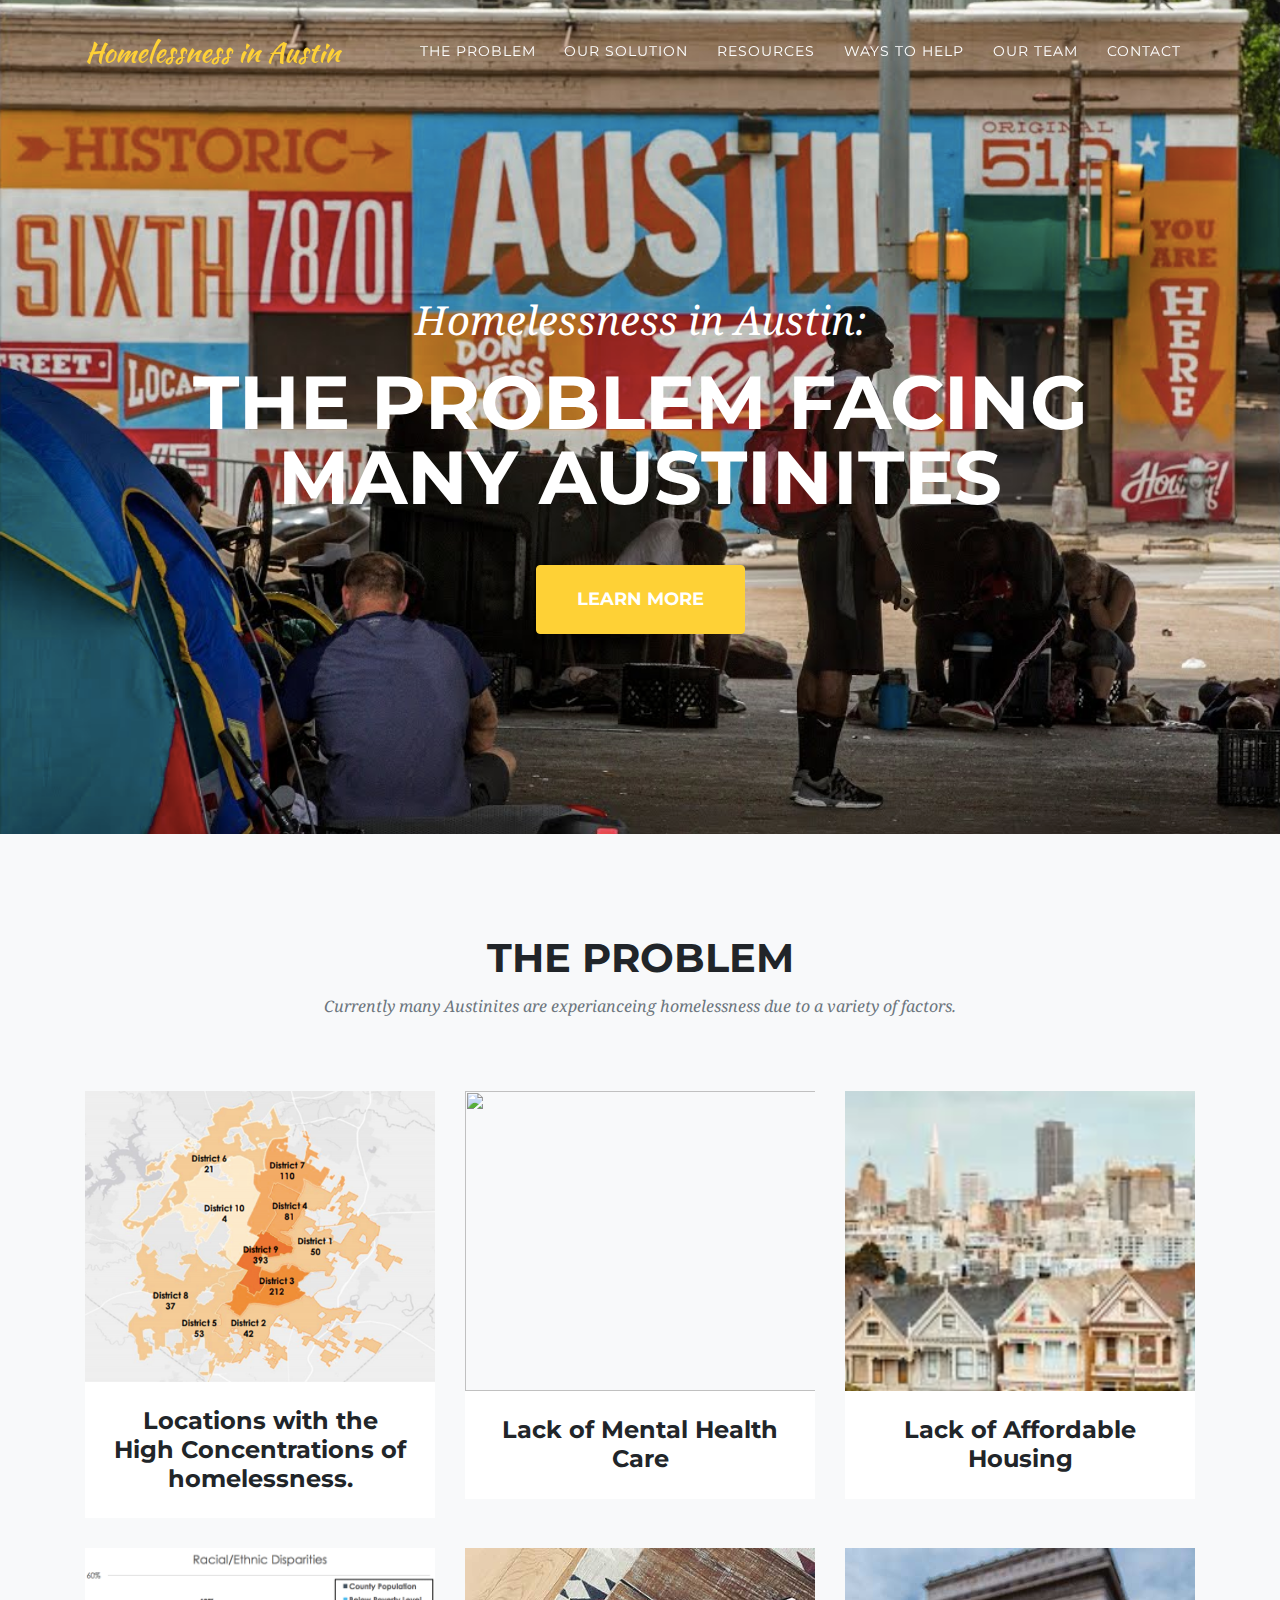
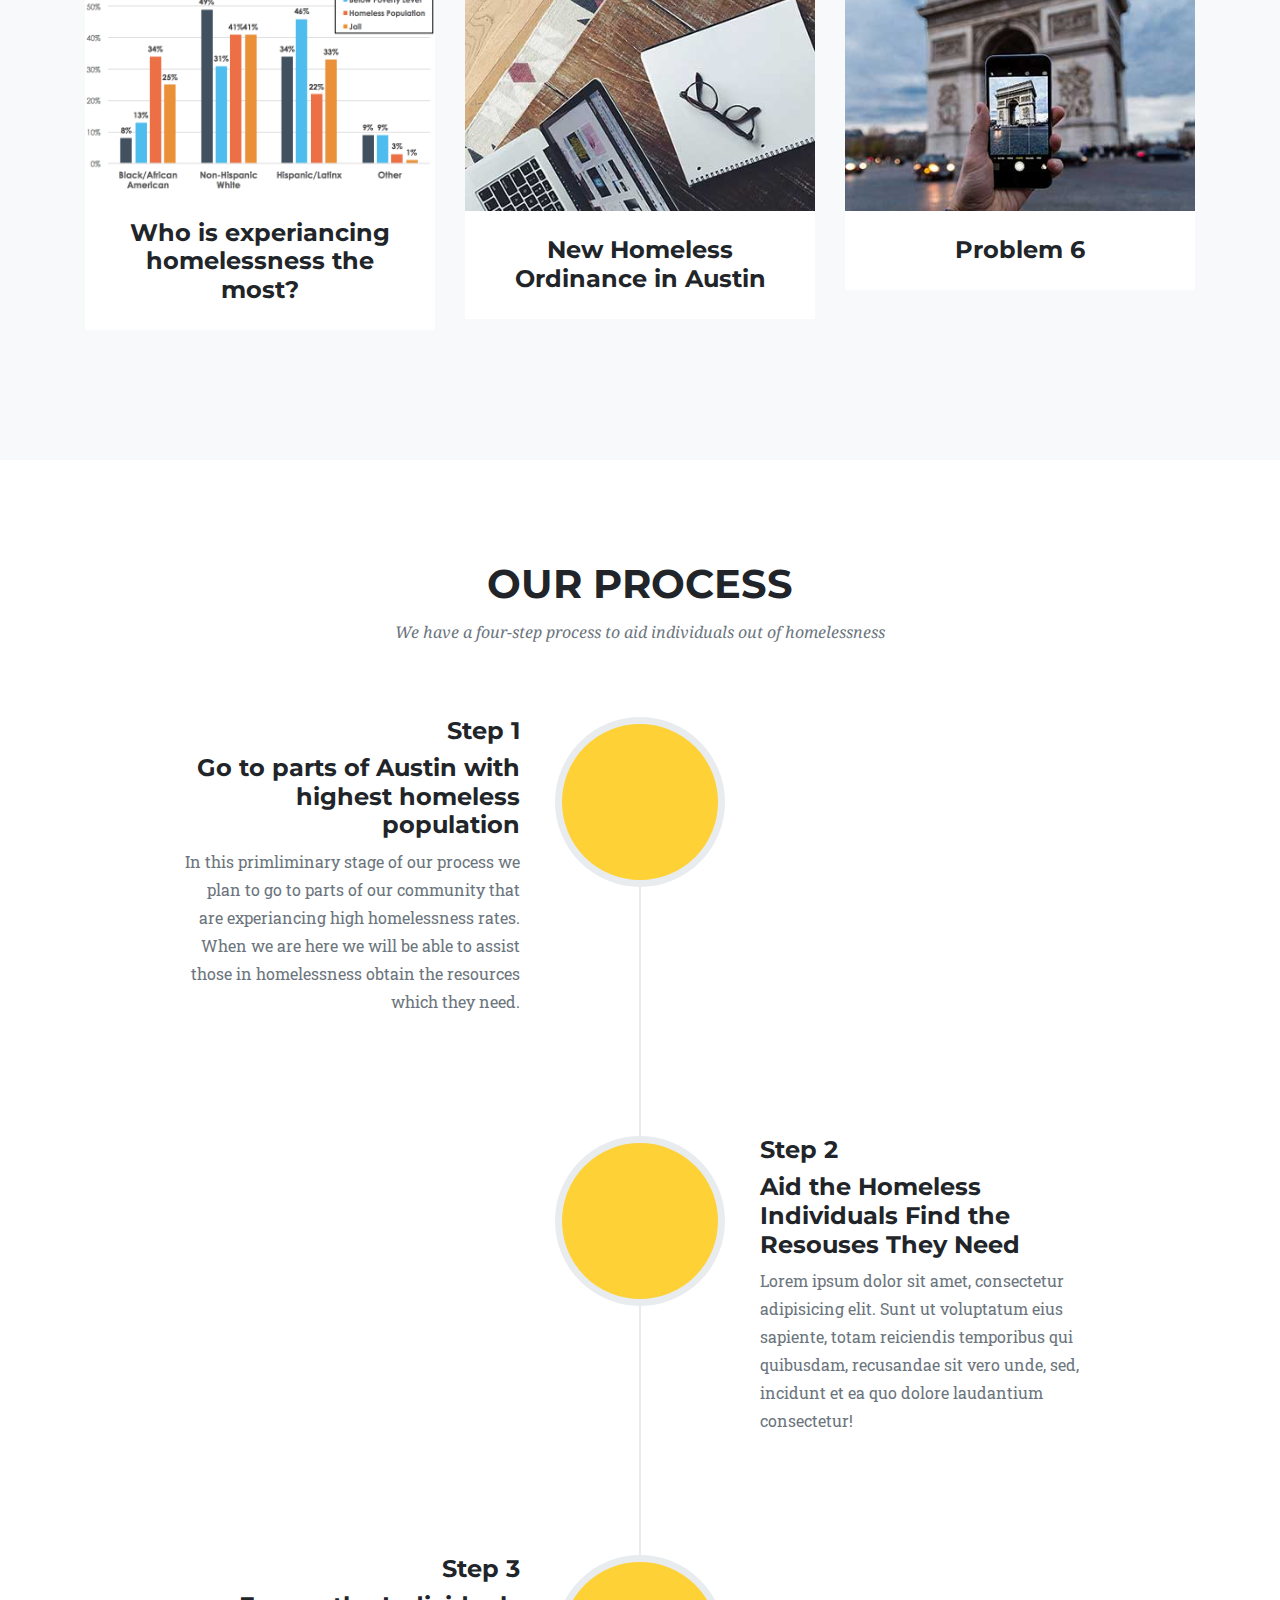
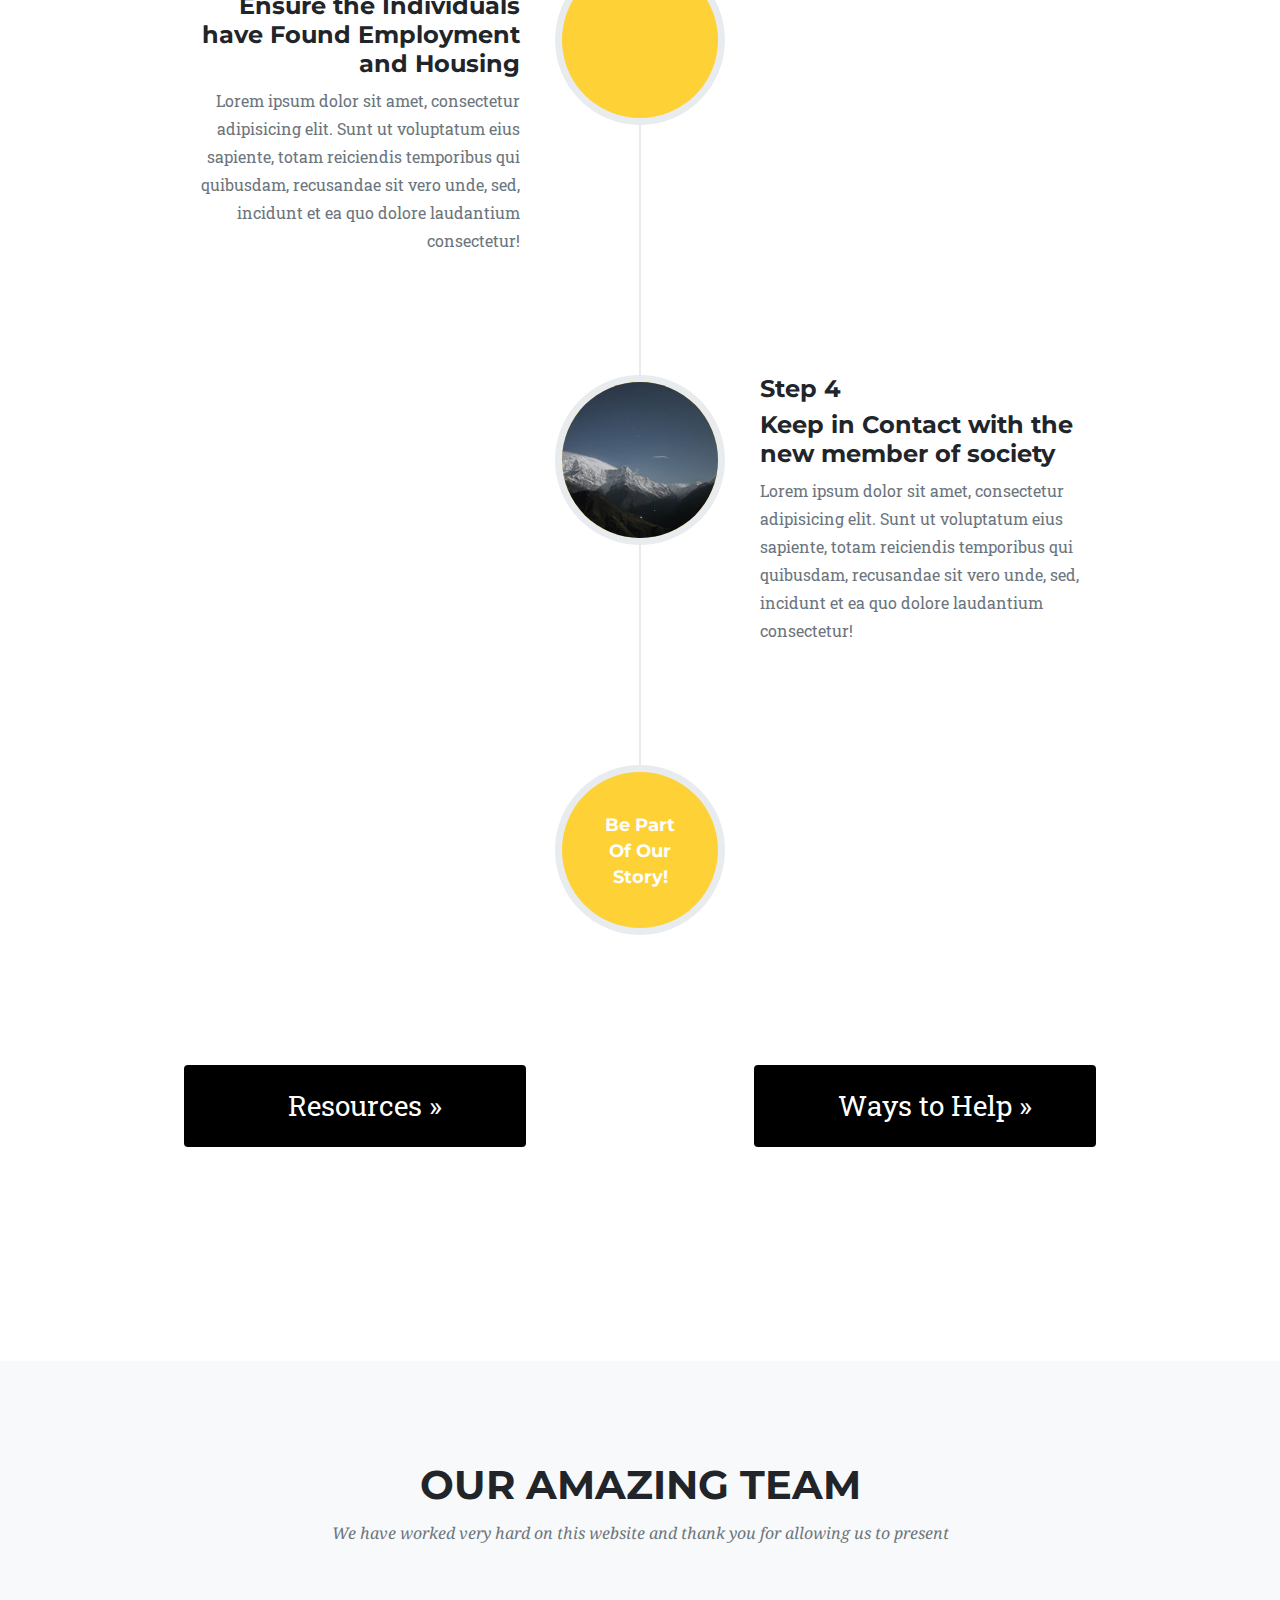
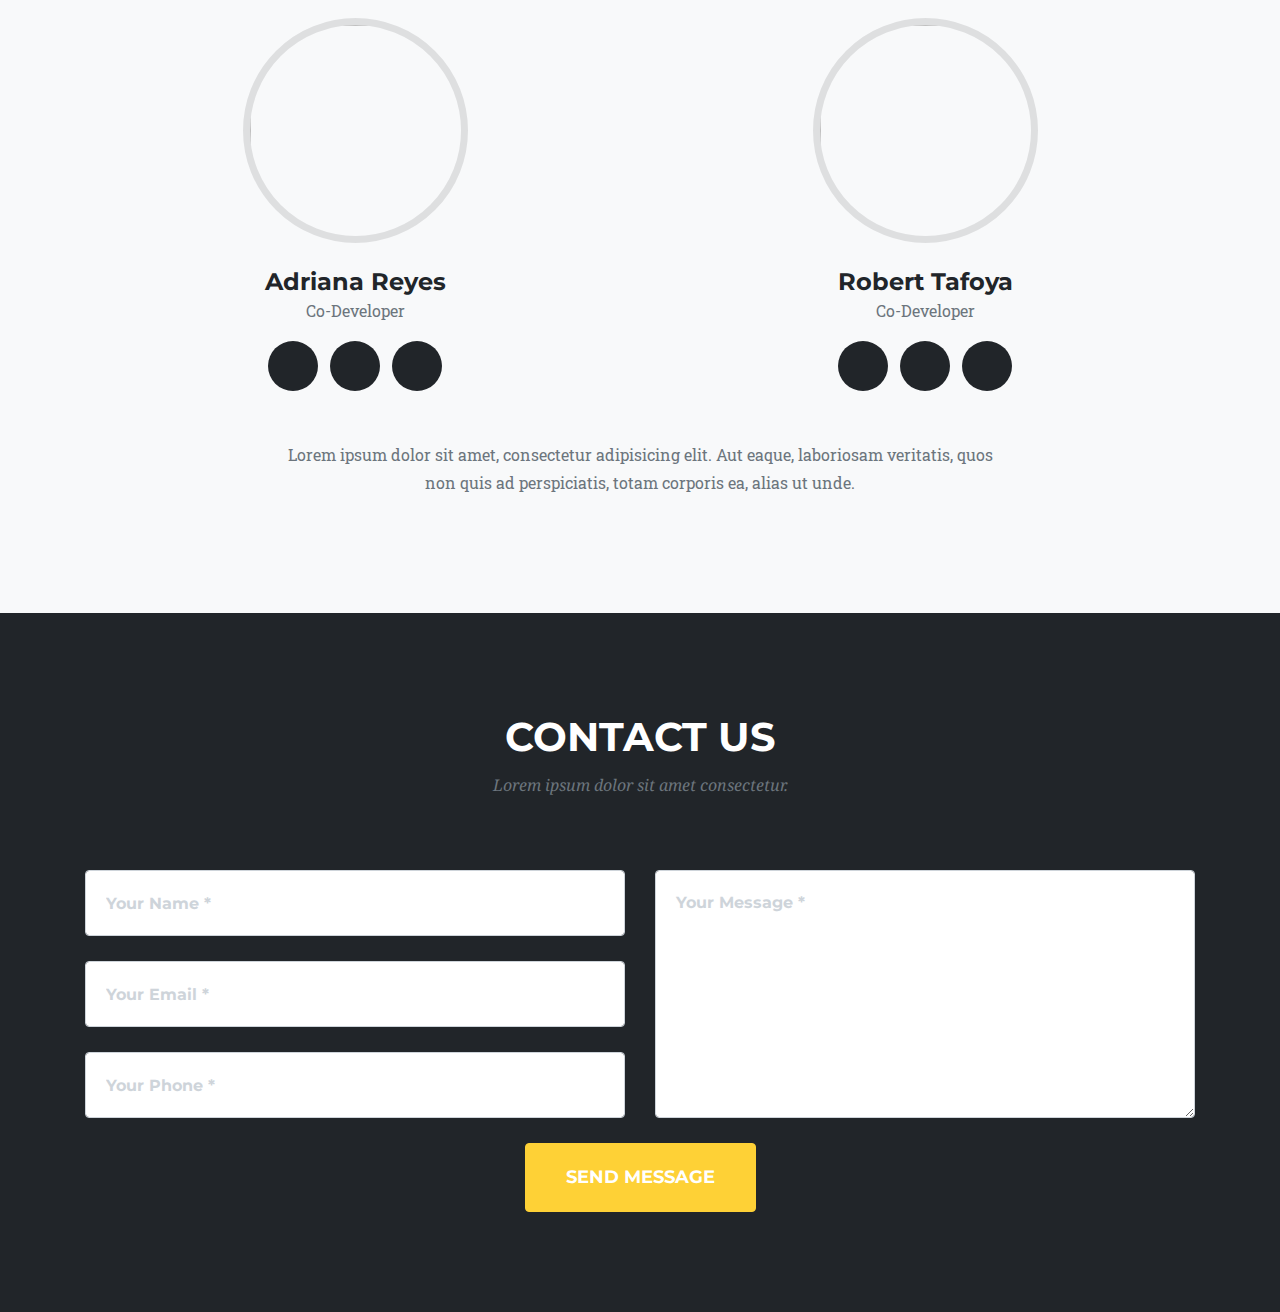
==== templates/index.html @ f566edd9 "Changes as of 2.24.2020" ====
<!DOCTYPE html>
<html lang="en">

<head>

  <meta charset="utf-8">
  <meta name="viewport" content="width=device-width, initial-scale=1, shrink-to-fit=no">
  <meta name="description" content="">
  <meta name="author" content="">

  <title>Homelessness in Austin</title>

  <!-- Bootstrap core CSS -->
  <link href="../static/bootstrap.min.css" rel="stylesheet">

  <!-- Custom fonts for this template -->
  <link href="../static/all.css" rel="stylesheet" type="text/css">
  <link href="https://fonts.googleapis.com/css?family=Montserrat:400,700" rel="stylesheet" type="text/css">
  <link href='https://fonts.googleapis.com/css?family=Kaushan+Script' rel='stylesheet' type='text/css'>
  <link href='https://fonts.googleapis.com/css?family=Droid+Serif:400,700,400italic,700italic' rel='stylesheet' type='text/css'>
  <link href='https://fonts.googleapis.com/css?family=Roboto+Slab:400,100,300,700' rel='stylesheet' type='text/css'>

  <!-- Custom styles for this template -->
  <link href="../static/agency.css" rel="stylesheet">

</head>

<body id="page-top">

  <!-- Navigation -->
  <nav class="navbar navbar-expand-lg navbar-dark fixed-top" id="mainNav">
    <div class="container">
      <a class="navbar-brand js-scroll-trigger" href="#page-top">Homelessness in Austin</a>
      <button class="navbar-toggler navbar-toggler-right" type="button" data-toggle="collapse" data-target="#navbarResponsive" aria-controls="navbarResponsive" aria-expanded="false" aria-label="Toggle navigation">
        Menu
        <i class="fas fa-bars"></i>
      </button>
      <div class="collapse navbar-collapse" id="navbarResponsive">
        <ul class="navbar-nav text-uppercase ml-auto">
          <li class="nav-item">
            <a class="nav-link js-scroll-trigger" href="#portfolio">The Problem</a>
          </li>
          <li class="nav-item">
            <a class="nav-link js-scroll-trigger" href="#about">Our Solution</a>
          </li>
          <li class="nav-item">
            <a class="nav-link js-scroll-trigger" href="https://areye2020.pythonanywhere.com/resources">Resources</a>
          </li>
          <li class="nav-item">
            <a class="nav-link js-scroll-trigger" href="https://areye2020.pythonanywhere.com/help">Ways to Help</a>
          </li>
          <li class="nav-item">
            <a class="nav-link js-scroll-trigger" href="#team">Our Team</a>
          </li>
          <li class="nav-item">
            <a class="nav-link js-scroll-trigger" href="#contact">Contact</a>
          </li>
        </ul>
      </div>
    </div>
  </nav>

  <!-- Header -->
  <header class="masthead">
    <div class="container">
      <div class="intro-text">
        <div class="intro-lead-in">Homelessness in Austin:</div>
        <div class="intro-heading text-uppercase">The Problem Facing many Austinites</div>
        <a class="btn btn-primary btn-xl text-uppercase js-scroll-trigger" href="#portfolio">Learn more</a>
      </div>
    </div>
  </header>

  <style>
      header.masterhead{
            background-image: url("../static/img/Screen Shot 2020-02-12 at 9.13.33 PM.png");
      }
  </style>

  <!-- Portfolio Grid -->
  <section class="bg-light page-section" id="portfolio">
    <div class="container">
      <div class="row">
        <div class="col-lg-12 text-center">
          <h2 class="section-heading text-uppercase">The Problem</h2>
          <h3 class="section-subheading text-muted">Currently many Austinites are experianceing homelessness due to a variety of factors.</h3>
        </div>
      </div>
      <div class="row">
        <div class="col-md-4 col-sm-6 portfolio-item">
          <a class="portfolio-link" data-toggle="modal" href="#portfolioModal7">
            <div class="portfolio-hover">
              <div class="portfolio-hover-content">
                <i class="fas fa-plus fa-3x"></i>
              </div>
            </div>
            <img class="img-fluid" src="../static/img/Screen%20Shot%202020-01-25%20at%2010.06.11%20PM.png" alt="">
          </a>
          <div class="portfolio-caption">
            <h4>Locations with the High Concentrations of homelessness.</h4>
          </div>
        </div>
        <div class="col-md-4 col-sm-6 portfolio-item">
          <a class="portfolio-link" data-toggle="modal" href="#portfolioModal8">
            <div class="portfolio-hover">
              <div class="portfolio-hover-content">
                <i class="fas fa-plus fa-3x"></i>
              </div>
            </div>
            <img id="imgs" class="img-fluid" src="https://upload.wikimedia.org/wikipedia/commons/2/2b/Mental_Disorder_Silhouette.png" alt="">
          </a>
          <div class="portfolio-caption">
            <h4>Lack of Mental Health Care</h4>
          </div>
          <style>
              #imgs{
                  height:300px;
                  width: 400px;
              }
          </style>
        </div>
        <div class="col-md-4 col-sm-6 portfolio-item">
          <a class="portfolio-link" data-toggle="modal" href="#portfolioModal9">
            <div class="portfolio-hover">
              <div class="portfolio-hover-content">
                <i class="fas fa-plus fa-3x"></i>
              </div>
            </div>
            <img id="imgss" class="img-fluid" src="../static/img/Screen%20Shot%202020-01-25%20at%2010.51.48%20PM.png" alt="">
          </a>
          <div class="portfolio-caption">
            <h4>Lack of Affordable Housing</h4>
          </div>
          <style>
              #imgss{
                  height:300px;
                  width: 400px;
              }
          </style>
        </div>
        <div class="col-md-4 col-sm-6 portfolio-item">
          <a class="portfolio-link" data-toggle="modal" href="#portfolioModal10">
            <div class="portfolio-hover">
              <div class="portfolio-hover-content">
                <i class="fas fa-plus fa-3x"></i>
              </div>
            </div>
            <img class="img-fluid" src="../static/img/Screen%20Shot%202020-01-25%20at%2010.25.26%20PM.png" alt="">
          </a>
          <div class="portfolio-caption">
            <h4>Who is experiancing homelessness the most?</h4>
          </div>
        </div>
        <div class="col-md-4 col-sm-6 portfolio-item">
          <a class="portfolio-link" data-toggle="modal" href="#portfolioModal11">
            <div class="portfolio-hover">
              <div class="portfolio-hover-content">
                <i class="fas fa-plus fa-3x"></i>
              </div>
            </div>
            <img class="img-fluid" src="../static/img/portfolio/05-thumbnail.jpg" alt="">
          </a>
          <div class="portfolio-caption">
            <h4>New Homeless Ordinance in Austin</h4>
          </div>
        </div>
        <div class="col-md-4 col-sm-6 portfolio-item">
          <a class="portfolio-link" data-toggle="modal" href="#portfolioModal12">
            <div class="portfolio-hover">
              <div class="portfolio-hover-content">
                <i class="fas fa-plus fa-3x"></i>
              </div>
            </div>
            <img class="img-fluid" src="../static/img/portfolio/06-thumbnail.jpg" alt="">
          </a>
          <div class="portfolio-caption">
            <h4>Problem 6</h4>
          </div>
        </div>
      </div>
    </div>
  </section>  <!-- About -->
  <section class="page-section" id="about">
    <div class="container">
      <div class="row">
        <div class="col-lg-12 text-center">
          <h2 class="section-heading text-uppercase">Our Process</h2>
          <h3 class="section-subheading text-muted">We have a four-step process to aid individuals out of homelessness</h3>
        </div>
      </div>
      <div class="row">
        <div class="col-lg-12">
          <ul class="timeline">
            <li>
              <div class="timeline-image">
                <img class="rounded-circle img-fluid" style="height: 100%" src="https://ca-times.brightspotcdn.com/dims4/default/2e8f0b0/2147483647/strip/true/crop/2048x1152+0+0/resize/840x473!/quality/90/?url=https%3A%2F%2Fcalifornia-times-brightspot.s3.amazonaws.com%2F57%2Fb4%2F595f932b56f036f2311fab20d5b2%2Fla-1516145009-n5l8fvedcp-snap-image" alt="">
              </div>
              <div class="timeline-panel">
                <div class="timeline-heading">
                  <h4>Step 1</h4>
                  <h4 class="subheading">Go to parts of Austin with highest homeless population</h4>
                </div>
                <div class="timeline-body">
                  <p class="text-muted">In this primliminary stage of our process we plan to go to parts of our community that are experiancing high homelessness rates. When we are here we will be able to assist those in homelessness obtain the resources which they need.</p>
                </div>
              </div>
            </li>
            <li class="timeline-inverted">
              <div class="timeline-image">
                <img class="rounded-circle img-fluid" style="height: 100%" src="https://www.teachsecondary.com/images/uploads/6-digital-resources.jpg" alt="">
              </div>
              <div class="timeline-panel">
                <div class="timeline-heading">
                  <h4>Step 2</h4>
                  <h4 class="subheading">Aid the Homeless Individuals Find the Resouses They Need</h4>
                </div>
                <div class="timeline-body">
                  <p class="text-muted">Lorem ipsum dolor sit amet, consectetur adipisicing elit. Sunt ut voluptatum eius sapiente, totam reiciendis temporibus qui quibusdam, recusandae sit vero unde, sed, incidunt et ea quo dolore laudantium consectetur!</p>
                </div>
              </div>
            </li>
            <li>
              <div class="timeline-image">
                <img class="rounded-circle img-fluid" src="https://bostonabcd.org/wp-content/uploads/2017/09/Housing-Icon-01.png" alt="">
              </div>
              <div class="timeline-panel">
                <div class="timeline-heading">
                  <h4>Step 3</h4>
                  <h4 class="subheading">Ensure the Individuals have Found Employment and Housing</h4>
                </div>
                <div class="timeline-body">
                  <p class="text-muted">Lorem ipsum dolor sit amet, consectetur adipisicing elit. Sunt ut voluptatum eius sapiente, totam reiciendis temporibus qui quibusdam, recusandae sit vero unde, sed, incidunt et ea quo dolore laudantium consectetur!</p>
                </div>
              </div>
            </li>
            <li class="timeline-inverted">
              <div class="timeline-image">
                <img class="rounded-circle img-fluid" src="../static/img/about/4.jpg" alt="">
              </div>
              <div class="timeline-panel">
                <div class="timeline-heading">
                  <h4>Step 4</h4>
                  <h4 class="subheading">Keep in Contact with the new member of society</h4>
                </div>
                <div class="timeline-body">
                  <p class="text-muted">Lorem ipsum dolor sit amet, consectetur adipisicing elit. Sunt ut voluptatum eius sapiente, totam reiciendis temporibus qui quibusdam, recusandae sit vero unde, sed, incidunt et ea quo dolore laudantium consectetur!</p>
                </div>
              </div>
            </li>
            <li class="timeline-inverted">
              <div class="timeline-image">
                <h4>Be Part
                  <br>Of Our
                  <br>Story!</h4>
              </div>
            </li>
          </ul>
        </div>
        <a href="https://areye2020.pythonanywhere.com/resources" type="button" id="re" class="button"> <span>Resources</span></a>
        <a href="https://areye2020.pythonanywhere.com/help" type="button" id ="he" class="button"> <span>Ways to Help</span></a>
        <style>
            .button {
                  display: inline-block;
                  border-radius: 4px;
                  background-color: black;
                  border: none;
                  color: #FFFFFF;
                  text-align: center;
                  font-size: 28px;
                  padding: 20px;
                  width: 30%;
                  transition: all 0.5s;
                  cursor: pointer;
                  margin: 10%;
                }

                .button span {
                  cursor: pointer;
                  display: inline-block;
                  position: relative;
                  transition: 0.5s;
                }

                .button span:after {
                  content: '\00bb';
                  position: absolute;
                  /*opacity: 0;*/
                  top: 0;
                  right: -20px;
                  transition: 0.5s;
                }

                .button:hover span {
                  padding-right: 25px;
                }

                .button:hover span:after {
                  /*opacity: 1;*/
                  right: 0;
                }
        </style>
      </div>
    </div>
  </section>


  <!-- Team -->
  <section class="bg-light page-section" id="team">
    <div class="container">
      <div class="row">
        <div class="col-lg-12 text-center">
          <h2 class="section-heading text-uppercase">Our Amazing Team</h2>
          <h3 class="section-subheading text-muted">We have worked very hard on this website and thank you for allowing us to present</h3>
        </div>
      </div>
      <div class="row">
        <div class="col-sm-4">
          <div class="team-member">
            <img class="mx-auto rounded-circle" src="" alt="">
            <h4>Adriana Reyes</h4>
            <p class="text-muted">Co-Developer</p>
            <ul class="list-inline social-buttons">
              <li class="list-inline-item">
                <a href="#">
                  <i class="fab fa-twitter"></i>
                </a>
              </li>
              <li class="list-inline-item">
                <a href="#">
                  <i class="fab fa-facebook-f"></i>
                </a>
              </li>
              <li class="list-inline-item">
                <a href="#">
                  <i class="fab fa-linkedin-in"></i>
                </a>
              </li>
            </ul>
          </div>
        </div>
        <style>
            .col-sm-4{
                flex: 50%;
                max-width: 50%;
            }
        </style>
        <div class="col-sm-4">
          <div class="team-member">
            <img class="mx-auto rounded-circle" src="" alt="">
            <h4>Robert Tafoya</h4>
            <p class="text-muted">Co-Developer</p>
            <ul class="list-inline social-buttons">
              <li class="list-inline-item">
                <a href="#">
                  <i class="fab fa-twitter"></i>
                </a>
              </li>
              <li class="list-inline-item">
                <a href="#">
                  <i class="fab fa-facebook-f"></i>
                </a>
              </li>
              <li class="list-inline-item">
                <a href="#">
                  <i class="fab fa-linkedin-in"></i>
                </a>
              </li>
            </ul>
          </div>
        </div>
      </div>
      <div class="row">
        <div class="col-lg-8 mx-auto text-center">
          <p class="large text-muted">Lorem ipsum dolor sit amet, consectetur adipisicing elit. Aut eaque, laboriosam veritatis, quos non quis ad perspiciatis, totam corporis ea, alias ut unde.</p>
        </div>
      </div>
    </div>
  </section>

  <!-- Contact -->
  <section class="page-section" id="contact">
    <div class="container">
      <div class="row">
        <div class="col-lg-12 text-center">
          <h2 class="section-heading text-uppercase">Contact Us</h2>
          <h3 class="section-subheading text-muted">Lorem ipsum dolor sit amet consectetur.</h3>
        </div>
      </div>
      <div class="row">
        <div class="col-lg-12">
          <form id="contactForm" name="sentMessage" novalidate="novalidate">
            <div class="row">
              <div class="col-md-6">
                <div class="form-group">
                  <input class="form-control" id="name" type="text" placeholder="Your Name *" required="required" data-validation-required-message="Please enter your name.">
                  <p class="help-block text-danger"></p>
                </div>
                <div class="form-group">
                  <input class="form-control" id="email" type="email" placeholder="Your Email *" required="required" data-validation-required-message="Please enter your email address.">
                  <p class="help-block text-danger"></p>
                </div>
                <div class="form-group">
                  <input class="form-control" id="phone" type="tel" placeholder="Your Phone *" required="required" data-validation-required-message="Please enter your phone number.">
                  <p class="help-block text-danger"></p>
                </div>
              </div>
              <div class="col-md-6">
                <div class="form-group">
                  <textarea class="form-control" id="message" placeholder="Your Message *" required="required" data-validation-required-message="Please enter a message."></textarea>
                  <p class="help-block text-danger"></p>
                </div>
              </div>
              <div class="clearfix"></div>
              <div class="col-lg-12 text-center">
                <div id="success"></div>
                <button id="sendMessageButton" class="btn btn-primary btn-xl text-uppercase" type="submit">Send Message</button>
              </div>
            </div>
          </form>
        </div>
      </div>
    </div>
  </section>


  <!-- Modal 1 -->
  <div class="portfolio-modal modal fade" id="portfolioModal7" tabindex="-1" role="dialog" aria-hidden="true">
    <div class="modal-dialog">
      <div class="modal-content">
        <div class="close-modal" data-dismiss="modal">
          <div class="lr">
            <div class="rl"></div>
          </div>
        </div>
        <div class="container">
          <div class="row">
            <div class="col-lg-8 mx-auto">
              <div class="modal-body">
                <!-- Project Details Go Here -->
                <h2 class="text-uppercase">Locations with the Highest Concentration of idividuals in homelessness.</h2>
                <p class="item-intro text-muted">Certain areas in Austin have higher concentrations of idividuals experiancing homelessness.</p>
                <img class="img-fluid d-block mx-auto" src="../static/img/Screen%20Shot%202020-01-25%20at%2010.06.11%20PM.png" alt="">
                <p>Of the homeless not found in shelters, 1,003 were within the 10 Austin city council districts. Districts nine and three had the highest amount of homeless with 605, which is more individuals than the other eight districts combined. Districts nine and three include Downtown Austin and stretch into South Austin.</p>
                <button class="btn btn-primary" data-dismiss="modal" type="button">
                  <i class="fas fa-times"></i>
                  Close Project</button>
              </div>
            </div>
          </div>
        </div>
      </div>
    </div>
  </div>

  <!-- Modal 2 -->
  <div class="portfolio-modal modal fade" id="portfolioModal8" tabindex="-1" role="dialog" aria-hidden="true">
    <div class="modal-dialog">
      <div class="modal-content">
        <div class="close-modal" data-dismiss="modal">
          <div class="lr">
            <div class="rl"></div>
          </div>
        </div>
        <div class="container">
          <div class="row">
            <div class="col-lg-8 mx-auto">
              <div class="modal-body">
                <!-- Project Details Go Here -->
                <h2 class="text-uppercase">Lack of Mental Health Care</h2>
                <p class="item-intro text-muted">Many individuals in homelessness suffer from a mental illness</p>
                <img class="img-fluid d-block mx-auto" src="https://upload.wikimedia.org/wikipedia/commons/2/2b/Mental_Disorder_Silhouette.png" alt="">
                <p>In Texas, 5,133 individuals of the total homeless population suffer from severe mental illness.  4,373 individuals experiencing homelessness suffer from chronic substance abuse in the state. Lack of access to basic healthcare can lead to individuals or families only seeking help in emergencies, resulting in even larger medical bills.</p>
                <ul class="list-inline">
                  <li>Date: January 2017</li>
                  <li>Client: Explore</li>
                  <li>Category: Graphic Design</li>
                </ul>
                <button class="btn btn-primary" data-dismiss="modal" type="button">
                  <i class="fas fa-times"></i>
                  Close Project</button>
              </div>
            </div>
          </div>
        </div>
      </div>
    </div>
  </div>

  <!-- Modal 3 -->
  <div class="portfolio-modal modal fade" id="portfolioModal9" tabindex="-1" role="dialog" aria-hidden="true">
    <div class="modal-dialog">
      <div class="modal-content">
        <div class="close-modal" data-dismiss="modal">
          <div class="lr">
            <div class="rl"></div>
          </div>
        </div>
        <div class="container">
          <div class="row">
            <div class="col-lg-8 mx-auto">
              <div class="modal-body">
                <!-- Project Details Go Here -->
                <h2 class="text-uppercase">Lack of Affordable Housing</h2>
                <p class="item-intro text-muted">The cost of living in Austin is getting more and more expensive</p>
                <img class="img-fluid d-block mx-auto" src="../static/img/Screen%20Shot%202020-01-25%20at%2010.51.48%20PM.png" alt="">
                <p>The cost of living has been rising, and rent in Austin has continued to increase. In Travis County, you would have to work 109 hours a week at minimum wage to afford a one bedroom home. Unemployment, low wages, and limited job skills can all contribute to an individual experiencing homelessness.</p>
                <button class="btn btn-primary" data-dismiss="modal" type="button">
                  <i class="fas fa-times"></i>
                  Close Project</button>
              </div>
            </div>
          </div>
        </div>
      </div>
    </div>
  </div>

  <!-- Modal 4 -->
  <div class="portfolio-modal modal fade" id="portfolioModal10" tabindex="-1" role="dialog" aria-hidden="true">
    <div class="modal-dialog">
      <div class="modal-content">
        <div class="close-modal" data-dismiss="modal">
          <div class="lr">
            <div class="rl"></div>
          </div>
        </div>
        <div class="container">
          <div class="row">
            <div class="col-lg-8 mx-auto">
              <div class="modal-body">
                <!-- Project Details Go Here -->
                <h2 class="text-uppercase">Who is experiancing homelessness the most?</h2>
                <p class="item-intro text-muted">Lorem ipsum dolor sit amet consectetur.</p>
                <img class="img-fluid d-block mx-auto" src="../static/img/Screen%20Shot%202020-01-25%20at%2010.25.26%20PM.png" alt="">
                <p>Use this area to describe your project. Lorem ipsum dolor sit amet, consectetur adipisicing elit. Est blanditiis dolorem culpa incidunt minus dignissimos deserunt repellat aperiam quasi sunt officia expedita beatae cupiditate, maiores repudiandae, nostrum, reiciendis facere nemo!</p>
                <ul class="list-inline">
                  <li>Date: January 2017</li>
                  <li>Client: Lines</li>
                  <li>Category: Branding</li>
                </ul>
                <button class="btn btn-primary" data-dismiss="modal" type="button">
                  <i class="fas fa-times"></i>
                  Close Project</button>
              </div>
            </div>
          </div>
        </div>
      </div>
    </div>
  </div>

  <!-- Modal 5 -->
  <div class="portfolio-modal modal fade" id="portfolioModal11" tabindex="-1" role="dialog" aria-hidden="true">
    <div class="modal-dialog">
      <div class="modal-content">
        <div class="close-modal" data-dismiss="modal">
          <div class="lr">
            <div class="rl"></div>
          </div>
        </div>
        <div class="container">
          <div class="row">
            <div class="col-lg-8 mx-auto">
              <div class="modal-body">
                <!-- Project Details Go Here -->
                <h2 class="text-uppercase">Project Name</h2>
                <p class="item-intro text-muted">Lorem ipsum dolor sit amet consectetur.</p>
                <img class="img-fluid d-block mx-auto" src="../static/img/portfolio/05-full.jpg" alt="">
                <p>Use this area to describe your project. Lorem ipsum dolor sit amet, consectetur adipisicing elit. Est blanditiis dolorem culpa incidunt minus dignissimos deserunt repellat aperiam quasi sunt officia expedita beatae cupiditate, maiores repudiandae, nostrum, reiciendis facere nemo!</p>
                <ul class="list-inline">
                  <li>Date: January 2017</li>
                  <li>Client: Southwest</li>
                  <li>Category: Website Design</li>
                </ul>
                <button class="btn btn-primary" data-dismiss="modal" type="button">
                  <i class="fas fa-times"></i>
                  Close Project</button>
              </div>
            </div>
          </div>
        </div>
      </div>
    </div>
  </div>

  <!-- Modal 6 -->
  <div class="portfolio-modal modal fade" id="portfolioModal12" tabindex="-1" role="dialog" aria-hidden="true">
    <div class="modal-dialog">
      <div class="modal-content">
        <div class="close-modal" data-dismiss="modal">
          <div class="lr">
            <div class="rl"></div>
          </div>
        </div>
        <div class="container">
          <div class="row">
            <div class="col-lg-8 mx-auto">
              <div class="modal-body">
                <!-- Project Details Go Here -->
                <h2 class="text-uppercase">Project Name</h2>
                <p class="item-intro text-muted">Lorem ipsum dolor sit amet consectetur.</p>
                <img class="img-fluid d-block mx-auto" src="../static/img/portfolio/06-full.jpg" alt="">
                <p>Use this area to describe your project. Lorem ipsum dolor sit amet, consectetur adipisicing elit. Est blanditiis dolorem culpa incidunt minus dignissimos deserunt repellat aperiam quasi sunt officia expedita beatae cupiditate, maiores repudiandae, nostrum, reiciendis facere nemo!</p>
                <ul class="list-inline">
                  <li>Date: January 2017</li>
                  <li>Client: Window</li>
                  <li>Category: Photography</li>
                </ul>
                <button class="btn btn-primary" data-dismiss="modal" type="button">
                  <i class="fas fa-times"></i>
                  Close Project</button>
              </div>
            </div>
          </div>
        </div>
      </div>
    </div>
  </div>

  <!-- ones to move Portfolio Modals -->

  <!-- Modal 2 -->
  <div class="portfolio-modal modal fade" id="portfolioModal2" tabindex="-1" role="dialog" aria-hidden="true">
    <div class="modal-dialog">
      <div class="modal-content">
        <div class="close-modal" data-dismiss="modal">
          <div class="lr">
            <div class="rl"></div>
          </div>
        </div>
        <div class="container">
          <div class="row">
            <div class="col-lg-8 mx-auto">
              <div class="modal-body">
                <!-- Project Details Go Here -->
                <h2 class="text-uppercase">Project Name</h2>
                <p class="item-intro text-muted">Lorem ipsum dolor sit amet consectetur.</p>
                <img class="img-fluid d-block mx-auto" src="https://encrypted-tbn0.gstatic.com/images?q=tbn:ANd9GcSjCWTD-b9bDEHutHjs33dvGDnEk5H4jFgkompjl_YyNV9P8sDO&s" alt="">
                <p>The Austin Shelter for Women and Children is a County-owned facility operated by the Salvation Army through contracted funding from the City.  The emergency shelter serves single adult women and women and their dependents. Services include case management, job training, and housing location.</p>
                <ul class="list-inline">
                  <li>Date: January 2017</li>
                  <li>Client: Explore</li>
                  <li>Category: Graphic Design</li>
                </ul>
                <button class="btn btn-primary" data-dismiss="modal" type="button">
                  <i class="fas fa-times"></i>
                  Close Project</button>
              </div>
            </div>
          </div>
        </div>
      </div>
    </div>
  </div>

  <!-- Modal 3 -->
  <div class="portfolio-modal modal fade" id="portfolioModal3" tabindex="-1" role="dialog" aria-hidden="true">
    <div class="modal-dialog">
      <div class="modal-content">
        <div class="close-modal" data-dismiss="modal">
          <div class="lr">
            <div class="rl"></div>
          </div>
        </div>
        <div class="container">
          <div class="row">
            <div class="col-lg-8 mx-auto">
              <div class="modal-body">
                <!-- Project Details Go Here -->
                <h2 class="text-uppercase">Caritas of Austin</h2>
                <p class="item-intro text-muted">Caritas of Austin provides housing, food, educational, career, and other supportive services.</p>
                <img class="img-fluid d-block mx-auto" src="https://www.pythonanywhere.com/user/areye2020/files/home/areye2020/startbootstrap-agency/img/portfolio/03-full.jpg" alt="">
                <p>Caritas of Austin believes that when every person has a stable place to call home, they can realize their full potential and contribute to our community. We build wellbeing by making sure that people have a safe home, access to healthy groceries, jobs that provide a reliable living wage, and educational opportunities to learn life skills. All of us need a sturdy foundation and layers of support in our lives to thrive; that’s what creates a strong community. Our innovative, personalized and proven approach to building wellbeing and ending homelessness creates a more vibrant Austin for everyone.</p>
                <ul class="list-inline">
                  <li>Date: January 2017</li>
                  <li>Client: Finish</li>
                  <li>Category: Identity</li>
                </ul>
                <button class="btn btn-primary" data-dismiss="modal" type="button">
                  <i class="fas fa-times"></i>
                  Close Project</button>
              </div>
            </div>
          </div>
        </div>
      </div>
    </div>
  </div>

  <!-- Modal 4 -->
  <div class="portfolio-modal modal fade" id="portfolioModal4" tabindex="-1" role="dialog" aria-hidden="true">
    <div class="modal-dialog">
      <div class="modal-content">
        <div class="close-modal" data-dismiss="modal">
          <div class="lr">
            <div class="rl"></div>
          </div>
        </div>
        <div class="container">
          <div class="row">
            <div class="col-lg-8 mx-auto">
              <div class="modal-body">
                <!-- Project Details Go Here -->
                <h2 class="text-uppercase">Mobile Loaves and Fishes</h2>
                <p class="item-intro text-muted">Mobile Loaves and Fishes provides food, clothing, hygiene products, and housing.</p>
                <img class="img-fluid d-block mx-auto" src="https://www.pythonanywhere.com/user/areye2020/files/home/areye2020/startbootstrap-agency/img/portfolio/04-full.jpg" alt="">
                <p>There are three tiers to the Mobile Loaves and Fishes organization. These three components are the Truck Ministry, the Community First! Village, and Community Works. The Truck Ministry is about the Mobile Loaves & Fishes’ food truck volunteers that hits the streets 7 nights a week, 365 days a year to serve the homeless, delivering food, clothing, hygiene products and other life-sustaining items. Community First! Village is a 51-acre master planned community that provides affordable, permanent housing and a supportive community for the disabled, chronically homeless in Central Texas. Since 2005, this transformative residential program has been a staple of Mobile Loaves & Fishes and has become the largest community-based model in the country lifting homeless men and women up off the streets into community and home. Finally, Community Works provides micro-enterprise opportunities that enable men and women who are coming out of chronic homelessness to use their God-given talents to earn a dignified income. In addition, the program empowers Mobile Loaves & Fishes volunteers to serve alongside and build enduring relationships with our friends as they develop new skills.</p>
                <div class="mapouter">
                    <div class="gmap_canvas">
                        <iframe width="600" height="500" id="gmap_canvas" src="https://www.google.com/maps/d/embed?mid=1O6Nw8pFUUEKHtnXGJhVsMz9-Ew3UW0pX" frameborder="0" scrolling="no" marginheight="0" marginwidth="0"></iframe>
                        <a href="https://www.emojilib.com/divi-discount-code-elegant-themes-coupon/"></a>
                    </div>
                    <style>.mapouter{position:relative;text-align:right;height:600px;width:800px;}.gmap_canvas {overflow:hidden;background:none!important;height:500px;width:600px;}</style>
                </div>
                <ul class="list-inline">
                  <li>Date: January 2017</li>
                  <li>Client: Lines</li>
                  <li>Category: Branding</li>
                </ul>
                <button class="btn btn-primary" data-dismiss="modal" type="button">
                  <i class="fas fa-times"></i>
                  Close Project</button>
              </div>
            </div>
          </div>
        </div>
      </div>
    </div>
  </div>


  <!-- Bootstrap core JavaScript -->
  <script src="../static/jquery.min.js"></script>
  <script src="../static/bootstrap.bundle.min.js"></script>

  <!-- Plugin JavaScript -->
  <script src="../static/jquery.easing.min.js"></script>

  <!-- Contact form JavaScript -->
  <script src="../static/jqBootstrapValidation.js"></script>
  <script src="../static/contact_me.js"></script>

  <!-- Custom scripts for this template -->
  <script src="../static/agency.min.js"></script>

</body>

</html>
---- static/agency.css ----
/*!
 * Start Bootstrap - Agency v5.2.2 (https://startbootstrap.com/template-overviews/agency)
 * Copyright 2013-2019 Start Bootstrap
 * Licensed under MIT (https://github.com/BlackrockDigital/startbootstrap-agency/blob/master/LICENSE)
 */

body {
  overflow-x: hidden;
  font-family: 'Roboto Slab', -apple-system, BlinkMacSystemFont, 'Segoe UI', Roboto, 'Helvetica Neue', Arial, sans-serif, 'Apple Color Emoji', 'Segoe UI Emoji', 'Segoe UI Symbol', 'Noto Color Emoji';
}

p {
  line-height: 1.75;
}

a {
  color: #fed136;
}

a:hover {
  color: #fec503;
}

.text-primary {
  color: #fed136 !important;
}

h1,
h2,
h3,
h4,
h5,
h6 {
  font-weight: 700;
  font-family: 'Montserrat', -apple-system, BlinkMacSystemFont, 'Segoe UI', Roboto, 'Helvetica Neue', Arial, sans-serif, 'Apple Color Emoji', 'Segoe UI Emoji', 'Segoe UI Symbol', 'Noto Color Emoji';
}

.page-section {
  padding: 100px 0;
}

.page-section h2.section-heading {
  font-size: 40px;
  margin-top: 0;
  margin-bottom: 15px;
}

.page-section h3.section-subheading {
  font-size: 16px;
  font-weight: 400;
  font-style: italic;
  margin-bottom: 75px;
  text-transform: none;
  font-family: 'Droid Serif', -apple-system, BlinkMacSystemFont, 'Segoe UI', Roboto, 'Helvetica Neue', Arial, sans-serif, 'Apple Color Emoji', 'Segoe UI Emoji', 'Segoe UI Symbol', 'Noto Color Emoji';
}

@media (min-width: 768px) {
  section {
    padding: 150px 0;
  }
}

::-moz-selection {
  background: #fed136;
  text-shadow: none;
}

::selection {
  background: #fed136;
  text-shadow: none;
}

img::-moz-selection {
  background: transparent;
}

img::selection {
  background: transparent;
}

img::-moz-selection {
  background: transparent;
}

.btn {
  font-family: 'Montserrat', -apple-system, BlinkMacSystemFont, 'Segoe UI', Roboto, 'Helvetica Neue', Arial, sans-serif, 'Apple Color Emoji', 'Segoe UI Emoji', 'Segoe UI Symbol', 'Noto Color Emoji';
  font-weight: 700;
}

.btn-xl {
  font-size: 18px;
  padding: 20px 40px;
}

.btn-primary {
  background-color: #fed136;
  border-color: #fed136;
}

.btn-primary:active, .btn-primary:focus, .btn-primary:hover {
  background-color: #fec810 !important;
  border-color: #fec810 !important;
  color: white;
}

.btn-primary:active, .btn-primary:focus {
  box-shadow: 0 0 0 0.2rem rgba(254, 209, 55, 0.5) !important;
}

#mainNav {
  background-color: #212529;
}

#mainNav .navbar-toggler {
  font-size: 12px;
  right: 0;
  padding: 13px;
  text-transform: uppercase;
  color: white;
  border: 0;
  background-color: #fed136;
  font-family: 'Montserrat', -apple-system, BlinkMacSystemFont, 'Segoe UI', Roboto, 'Helvetica Neue', Arial, sans-serif, 'Apple Color Emoji', 'Segoe UI Emoji', 'Segoe UI Symbol', 'Noto Color Emoji';
}

#mainNav .navbar-brand {
  color: #fed136;
  font-family: 'Kaushan Script', -apple-system, BlinkMacSystemFont, 'Segoe UI', Roboto, 'Helvetica Neue', Arial, sans-serif, 'Apple Color Emoji', 'Segoe UI Emoji', 'Segoe UI Symbol', 'Noto Color Emoji';
}

#mainNav .navbar-brand.active, #mainNav .navbar-brand:active, #mainNav .navbar-brand:focus, #mainNav .navbar-brand:hover {
  color: #fec503;
}

#mainNav .navbar-nav .nav-item .nav-link {
  font-size: 90%;
  font-weight: 400;
  padding: 0.75em 0;
  letter-spacing: 1px;
  color: white;
  font-family: 'Montserrat', -apple-system, BlinkMacSystemFont, 'Segoe UI', Roboto, 'Helvetica Neue', Arial, sans-serif, 'Apple Color Emoji', 'Segoe UI Emoji', 'Segoe UI Symbol', 'Noto Color Emoji';
}

#mainNav .navbar-nav .nav-item .nav-link.active, #mainNav .navbar-nav .nav-item .nav-link:hover {
  color: #fed136;
}

@media (min-width: 992px) {
  #mainNav {
    padding-top: 25px;
    padding-bottom: 25px;
    transition: padding-top 0.3s, padding-bottom 0.3s;
    border: none;
    background-color: transparent;
  }
  #mainNav .navbar-brand {
    font-size: 1.75em;
    transition: all 0.3s;
  }
  #mainNav .navbar-nav .nav-item .nav-link {
    padding: 1.1em 1em !important;
  }
  #mainNav.navbar-shrink {
    padding-top: 0;
    padding-bottom: 0;
    background-color: #212529;
  }
  #mainNav.navbar-shrink .navbar-brand {
    font-size: 1.25em;
    padding: 12px 0;
  }
}

header.masthead {
  text-align: center;
  color: white;
  background-image: url("../static/Screen Shot 2020-02-12 at 9.13.33 PM.png");
  background-repeat: no-repeat;
  background-attachment: scroll;
  background-position: center center;
  background-size: cover;
}

header.masthead .intro-text {
  padding-top: 150px;
  padding-bottom: 100px;
}

header.masthead .intro-text .intro-lead-in {
  font-size: 22px;
  font-style: italic;
  line-height: 22px;
  margin-bottom: 25px;
  font-family: 'Droid Serif', -apple-system, BlinkMacSystemFont, 'Segoe UI', Roboto, 'Helvetica Neue', Arial, sans-serif, 'Apple Color Emoji', 'Segoe UI Emoji', 'Segoe UI Symbol', 'Noto Color Emoji';
}

header.masthead .intro-text .intro-heading {
  font-size: 50px;
  font-weight: 700;
  line-height: 50px;
  margin-bottom: 25px;
  font-family: 'Montserrat', -apple-system, BlinkMacSystemFont, 'Segoe UI', Roboto, 'Helvetica Neue', Arial, sans-serif, 'Apple Color Emoji', 'Segoe UI Emoji', 'Segoe UI Symbol', 'Noto Color Emoji';
}

@media (min-width: 768px) {
  header.masthead .intro-text {
    padding-top: 300px;
    padding-bottom: 200px;
  }
  header.masthead .intro-text .intro-lead-in {
    font-size: 40px;
    font-style: italic;
    line-height: 40px;
    margin-bottom: 25px;
    font-family: 'Droid Serif', -apple-system, BlinkMacSystemFont, 'Segoe UI', Roboto, 'Helvetica Neue', Arial, sans-serif, 'Apple Color Emoji', 'Segoe UI Emoji', 'Segoe UI Symbol', 'Noto Color Emoji';
  }
  header.masthead .intro-text .intro-heading {
    font-size: 75px;
    font-weight: 700;
    line-height: 75px;
    margin-bottom: 50px;
    font-family: 'Montserrat', -apple-system, BlinkMacSystemFont, 'Segoe UI', Roboto, 'Helvetica Neue', Arial, sans-serif, 'Apple Color Emoji', 'Segoe UI Emoji', 'Segoe UI Symbol', 'Noto Color Emoji';
  }
}

.service-heading {
  margin: 15px 0;
  text-transform: none;
}

#portfolio .portfolio-item {
  right: 0;
  margin: 0 0 15px;
}

#portfolio .portfolio-item .portfolio-link {
  position: relative;
  display: block;
  max-width: 400px;
  margin: 0 auto;
  cursor: pointer;
}

#portfolio .portfolio-item .portfolio-link .portfolio-hover {
  position: absolute;
  width: 100%;
  height: 100%;
  transition: all ease 0.5s;
  opacity: 0;
  background: rgba(254, 209, 54, 0.9);
}

#portfolio .portfolio-item .portfolio-link .portfolio-hover:hover {
  opacity: 1;
}

#portfolio .portfolio-item .portfolio-link .portfolio-hover .portfolio-hover-content {
  font-size: 20px;
  position: absolute;
  top: 50%;
  width: 100%;
  height: 20px;
  margin-top: -12px;
  text-align: center;
  color: white;
}

#portfolio .portfolio-item .portfolio-link .portfolio-hover .portfolio-hover-content i {
  margin-top: -12px;
}

#portfolio .portfolio-item .portfolio-link .portfolio-hover .portfolio-hover-content h3,
#portfolio .portfolio-item .portfolio-link .portfolio-hover .portfolio-hover-content h4 {
  margin: 0;
}

#portfolio .portfolio-item .portfolio-caption {
  max-width: 400px;
  margin: 0 auto;
  padding: 25px;
  text-align: center;
  background-color: #fff;
}

#portfolio .portfolio-item .portfolio-caption h4 {
  margin: 0;
  text-transform: none;
}

#portfolio .portfolio-item .portfolio-caption p {
  font-size: 16px;
  font-style: italic;
  margin: 0;
  font-family: 'Droid Serif', -apple-system, BlinkMacSystemFont, 'Segoe UI', Roboto, 'Helvetica Neue', Arial, sans-serif, 'Apple Color Emoji', 'Segoe UI Emoji', 'Segoe UI Symbol', 'Noto Color Emoji';
}

#portfolio * {
  z-index: 2;
}

@media (min-width: 767px) {
  #portfolio .portfolio-item {
    margin: 0 0 30px;
  }
}

.portfolio-modal .modal-dialog {
  margin: 1rem;
  max-width: 100vw;
}

.portfolio-modal .modal-content {
  padding: 100px 0;
  text-align: center;
}

.portfolio-modal .modal-content h2 {
  font-size: 3em;
  margin-bottom: 15px;
}

.portfolio-modal .modal-content p {
  margin-bottom: 30px;
}

.portfolio-modal .modal-content p.item-intro {
  font-size: 16px;
  font-style: italic;
  margin: 20px 0 30px;
  font-family: 'Droid Serif', -apple-system, BlinkMacSystemFont, 'Segoe UI', Roboto, 'Helvetica Neue', Arial, sans-serif, 'Apple Color Emoji', 'Segoe UI Emoji', 'Segoe UI Symbol', 'Noto Color Emoji';
}

.portfolio-modal .modal-content ul.list-inline {
  margin-top: 0;
  margin-bottom: 30px;
}

.portfolio-modal .modal-content img {
  margin-bottom: 30px;
}

.portfolio-modal .modal-content button {
  cursor: pointer;
}

.portfolio-modal .close-modal {
  position: absolute;
  top: 25px;
  right: 25px;
  width: 75px;
  height: 75px;
  cursor: pointer;
  background-color: transparent;
}

.portfolio-modal .close-modal:hover {
  opacity: 0.3;
}

.portfolio-modal .close-modal .lr {
  /* Safari and Chrome */
  z-index: 1051;
  width: 1px;
  height: 75px;
  margin-left: 35px;
  /* IE 9 */
  transform: rotate(45deg);
  background-color: #212529;
}

.portfolio-modal .close-modal .lr .rl {
  /* Safari and Chrome */
  z-index: 1052;
  width: 1px;
  height: 75px;
  /* IE 9 */
  transform: rotate(90deg);
  background-color: #212529;
}

.timeline {
  position: relative;
  padding: 0;
  list-style: none;
}

.timeline:before {
  position: absolute;
  top: 0;
  bottom: 0;
  left: 40px;
  width: 2px;
  margin-left: -1.5px;
  content: '';
  background-color: #e9ecef;
}

.timeline > li {
  position: relative;
  min-height: 50px;
  margin-bottom: 50px;
}

.timeline > li:after, .timeline > li:before {
  display: table;
  content: ' ';
}

.timeline > li:after {
  clear: both;
}

.timeline > li .timeline-panel {
  position: relative;
  float: right;
  width: 100%;
  padding: 0 20px 0 100px;
  text-align: left;
}

.timeline > li .timeline-panel:before {
  right: auto;
  left: -15px;
  border-right-width: 15px;
  border-left-width: 0;
}

.timeline > li .timeline-panel:after {
  right: auto;
  left: -14px;
  border-right-width: 14px;
  border-left-width: 0;
}

.timeline > li .timeline-image {
  position: absolute;
  z-index: 100;
  left: 0;
  width: 80px;
  height: 80px;
  margin-left: 0;
  text-align: center;
  color: white;
  border: 7px solid #e9ecef;
  border-radius: 100%;
  background-color: #fed136;
}

.timeline > li .timeline-image h4 {
  font-size: 10px;
  line-height: 14px;
  margin-top: 12px;
}

.timeline > li.timeline-inverted > .timeline-panel {
  float: right;
  padding: 0 20px 0 100px;
  text-align: left;
}

.timeline > li.timeline-inverted > .timeline-panel:before {
  right: auto;
  left: -15px;
  border-right-width: 15px;
  border-left-width: 0;
}

.timeline > li.timeline-inverted > .timeline-panel:after {
  right: auto;
  left: -14px;
  border-right-width: 14px;
  border-left-width: 0;
}

.timeline > li:last-child {
  margin-bottom: 0;
}

.timeline .timeline-heading h4 {
  margin-top: 0;
  color: inherit;
}

.timeline .timeline-heading h4.subheading {
  text-transform: none;
}

.timeline .timeline-body > ul,
.timeline .timeline-body > p {
  margin-bottom: 0;
}

@media (min-width: 768px) {
  .timeline:before {
    left: 50%;
  }
  .timeline > li {
    min-height: 100px;
    margin-bottom: 100px;
  }
  .timeline > li .timeline-panel {
    float: left;
    width: 41%;
    padding: 0 20px 20px 30px;
    text-align: right;
  }
  .timeline > li .timeline-image {
    left: 50%;
    width: 100px;
    height: 100px;
    margin-left: -50px;
  }
  .timeline > li .timeline-image h4 {
    font-size: 13px;
    line-height: 18px;
    margin-top: 16px;
  }
  .timeline > li.timeline-inverted > .timeline-panel {
    float: right;
    padding: 0 30px 20px 20px;
    text-align: left;
  }
}

@media (min-width: 992px) {
  .timeline > li {
    min-height: 150px;
  }
  .timeline > li .timeline-panel {
    padding: 0 20px 20px;
  }
  .timeline > li .timeline-image {
    width: 150px;
    height: 150px;
    margin-left: -75px;
  }
  .timeline > li .timeline-image h4 {
    font-size: 18px;
    line-height: 26px;
    margin-top: 30px;
  }
  .timeline > li.timeline-inverted > .timeline-panel {
    padding: 0 20px 20px;
  }
}

@media (min-width: 1200px) {
  .timeline > li {
    min-height: 170px;
  }
  .timeline > li .timeline-panel {
    padding: 0 20px 20px 100px;
  }
  .timeline > li .timeline-image {
    width: 170px;
    height: 170px;
    margin-left: -85px;
  }
  .timeline > li .timeline-image h4 {
    margin-top: 40px;
  }
  .timeline > li.timeline-inverted > .timeline-panel {
    padding: 0 100px 20px 20px;
  }
}

.team-member {
  margin-bottom: 50px;
  text-align: center;
}

.team-member img {
  width: 225px;
  height: 225px;
  border: 7px solid rgba(0, 0, 0, 0.1);
}

.team-member h4 {
  margin-top: 25px;
  margin-bottom: 0;
  text-transform: none;
}

.team-member p {
  margin-top: 0;
}

section#contact {
  background-color: #212529;
  background-image: url("../img/map-image.png");
  background-repeat: no-repeat;
  background-position: center;
}

section#contact .section-heading {
  color: #fff;
}

section#contact .form-group {
  margin-bottom: 25px;
}

section#contact .form-group input,
section#contact .form-group textarea {
  padding: 20px;
}

section#contact .form-group input.form-control {
  height: auto;
}

section#contact .form-group textarea.form-control {
  height: 248px;
}

section#contact .form-control:focus {
  border-color: #fed136;
  box-shadow: none;
}

section#contact ::-webkit-input-placeholder {
  font-weight: 700;
  color: #ced4da;
  font-family: 'Montserrat', -apple-system, BlinkMacSystemFont, 'Segoe UI', Roboto, 'Helvetica Neue', Arial, sans-serif, 'Apple Color Emoji', 'Segoe UI Emoji', 'Segoe UI Symbol', 'Noto Color Emoji';
}

section#contact :-moz-placeholder {
  font-weight: 700;
  color: #ced4da;
  font-family: 'Montserrat', -apple-system, BlinkMacSystemFont, 'Segoe UI', Roboto, 'Helvetica Neue', Arial, sans-serif, 'Apple Color Emoji', 'Segoe UI Emoji', 'Segoe UI Symbol', 'Noto Color Emoji';
}

section#contact ::-moz-placeholder {
  font-weight: 700;
  color: #ced4da;
  font-family: 'Montserrat', -apple-system, BlinkMacSystemFont, 'Segoe UI', Roboto, 'Helvetica Neue', Arial, sans-serif, 'Apple Color Emoji', 'Segoe UI Emoji', 'Segoe UI Symbol', 'Noto Color Emoji';
}

section#contact :-ms-input-placeholder {
  font-weight: 700;
  color: #ced4da;
  font-family: 'Montserrat', -apple-system, BlinkMacSystemFont, 'Segoe UI', Roboto, 'Helvetica Neue', Arial, sans-serif, 'Apple Color Emoji', 'Segoe UI Emoji', 'Segoe UI Symbol', 'Noto Color Emoji';
}

.footer {
  padding: 25px 0;
  text-align: center;
}

.footer span.copyright {
  font-size: 90%;
  line-height: 40px;
  text-transform: none;
  font-family: 'Montserrat', -apple-system, BlinkMacSystemFont, 'Segoe UI', Roboto, 'Helvetica Neue', Arial, sans-serif, 'Apple Color Emoji', 'Segoe UI Emoji', 'Segoe UI Symbol', 'Noto Color Emoji';
}

.footer ul.quicklinks {
  font-size: 90%;
  line-height: 40px;
  margin-bottom: 0;
  text-transform: none;
  font-family: 'Montserrat', -apple-system, BlinkMacSystemFont, 'Segoe UI', Roboto, 'Helvetica Neue', Arial, sans-serif, 'Apple Color Emoji', 'Segoe UI Emoji', 'Segoe UI Symbol', 'Noto Color Emoji';
}

ul.social-buttons {
  margin-bottom: 0;
}

ul.social-buttons li a {
  font-size: 20px;
  line-height: 50px;
  display: block;
  width: 50px;
  height: 50px;
  transition: all 0.3s;
  color: white;
  border-radius: 100%;
  outline: none;
  background-color: #212529;
}

ul.social-buttons li a:active, ul.social-buttons li a:focus, ul.social-buttons li a:hover {
  background-color: #fed136;
}
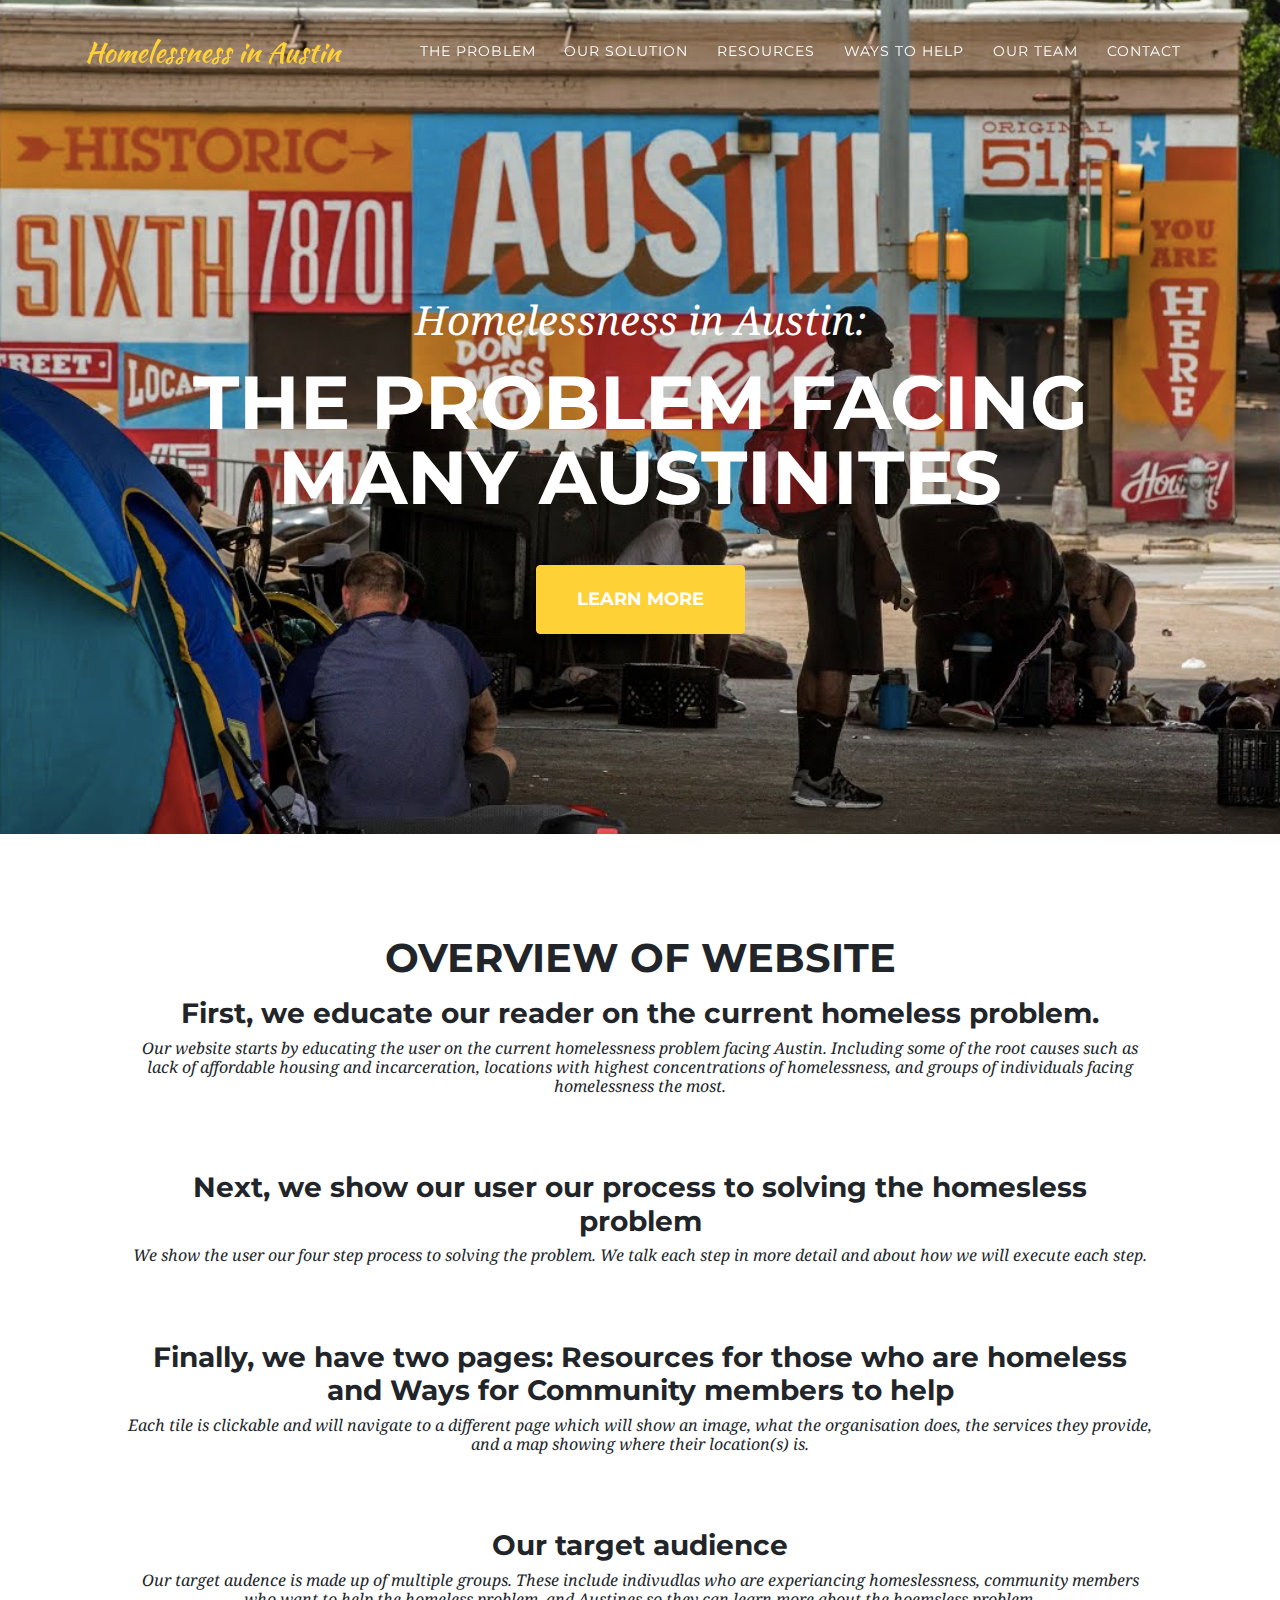
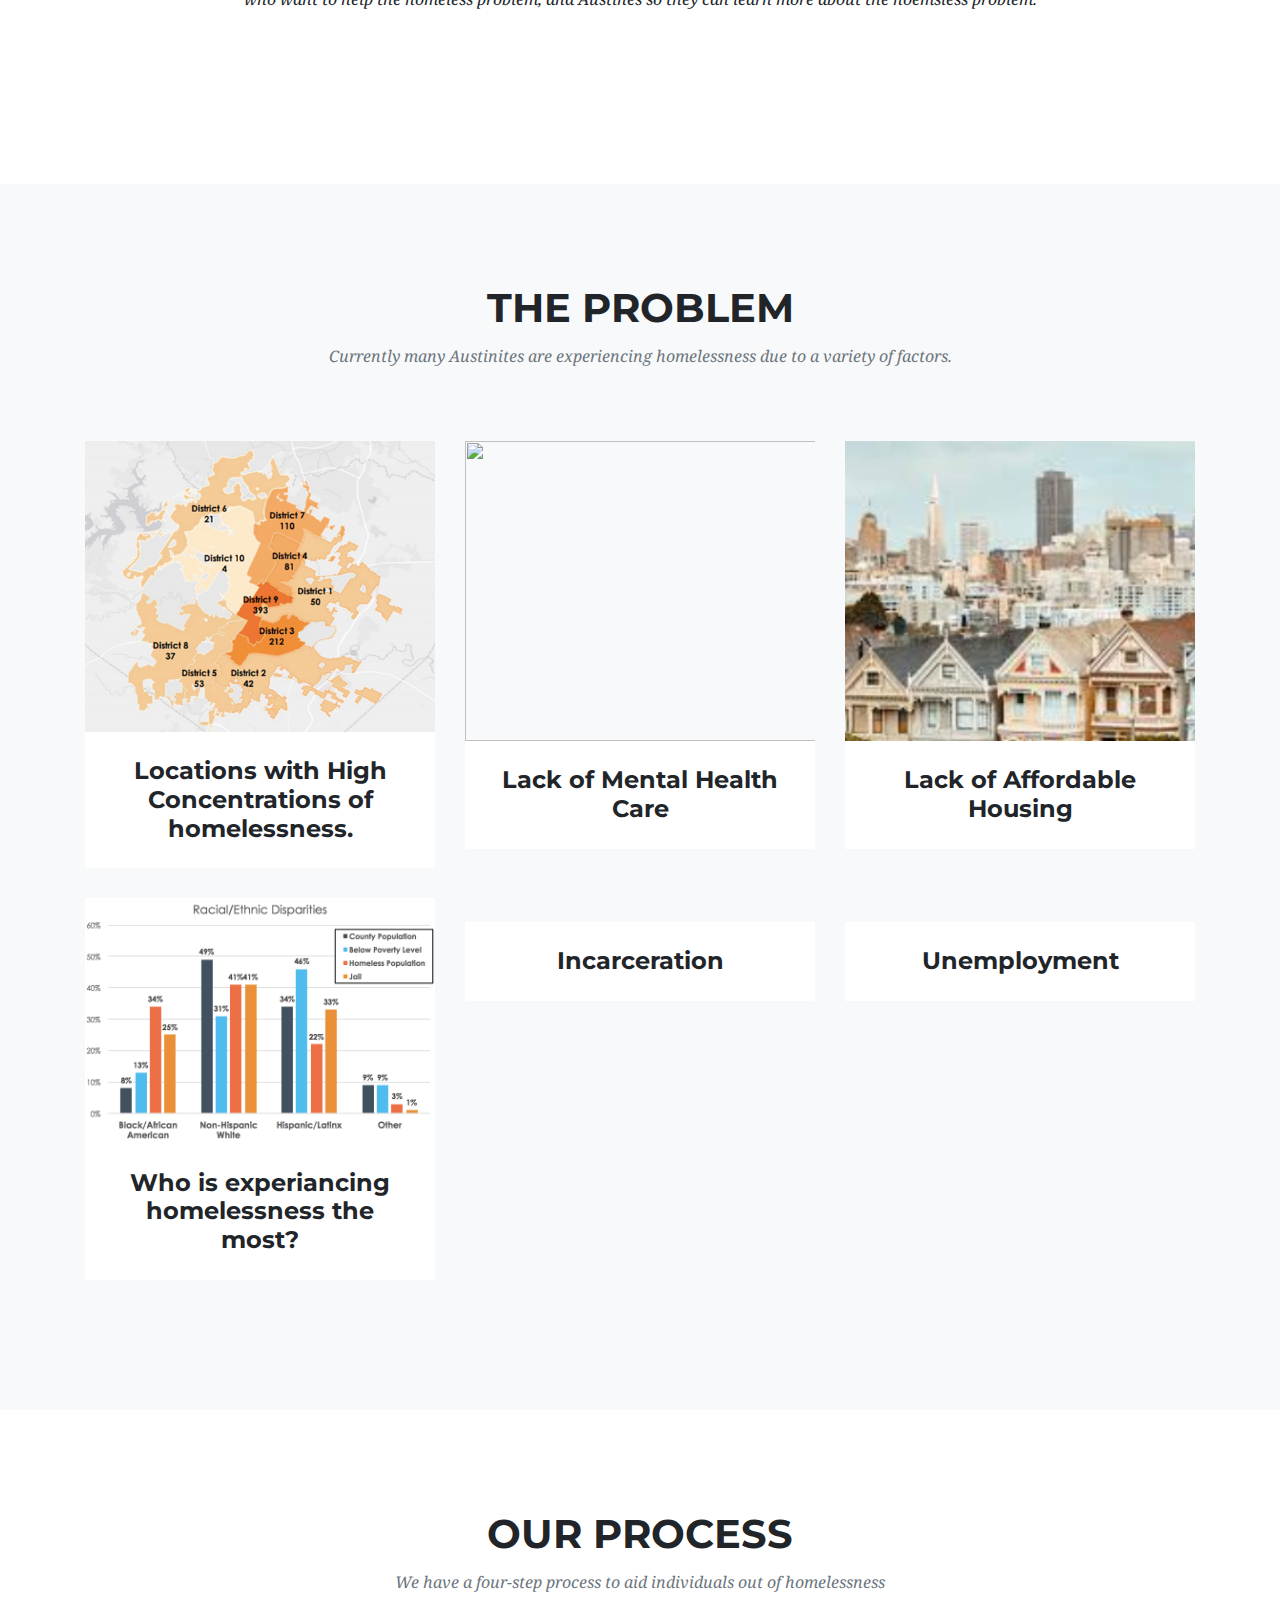
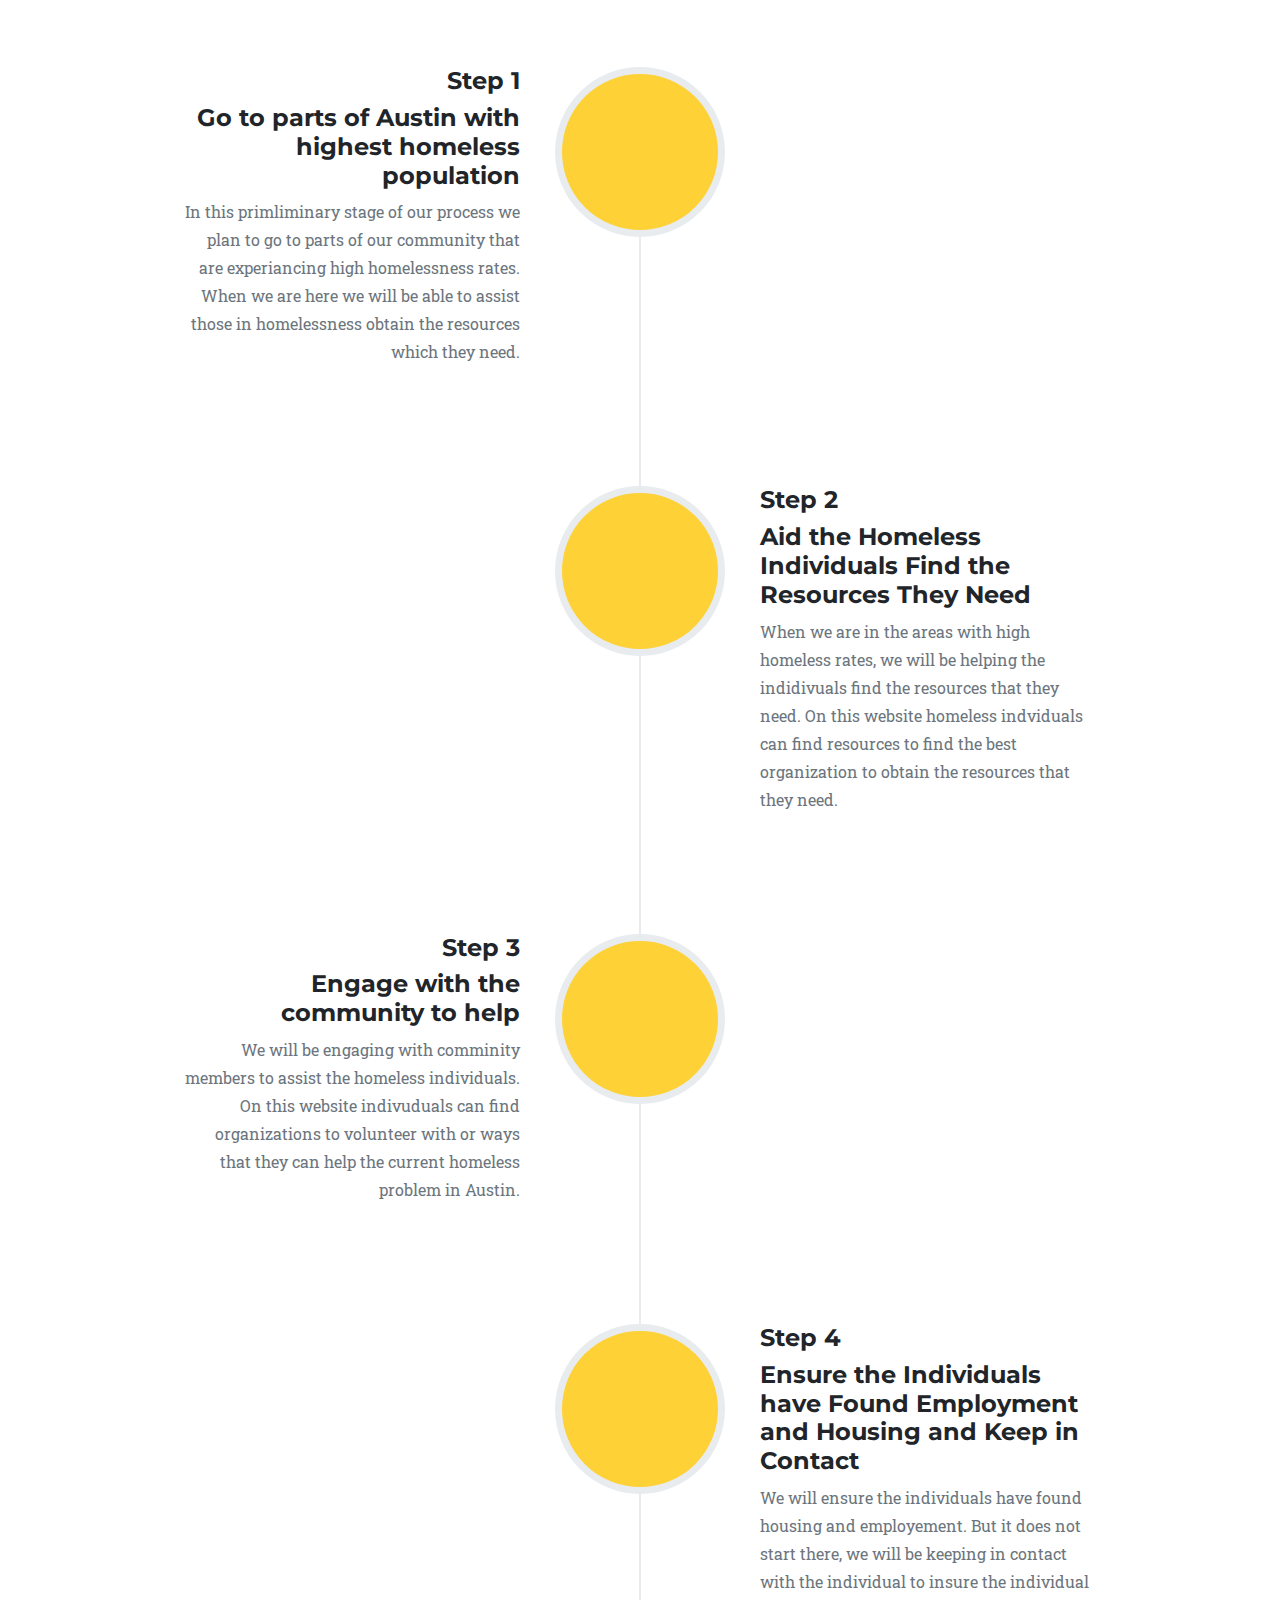
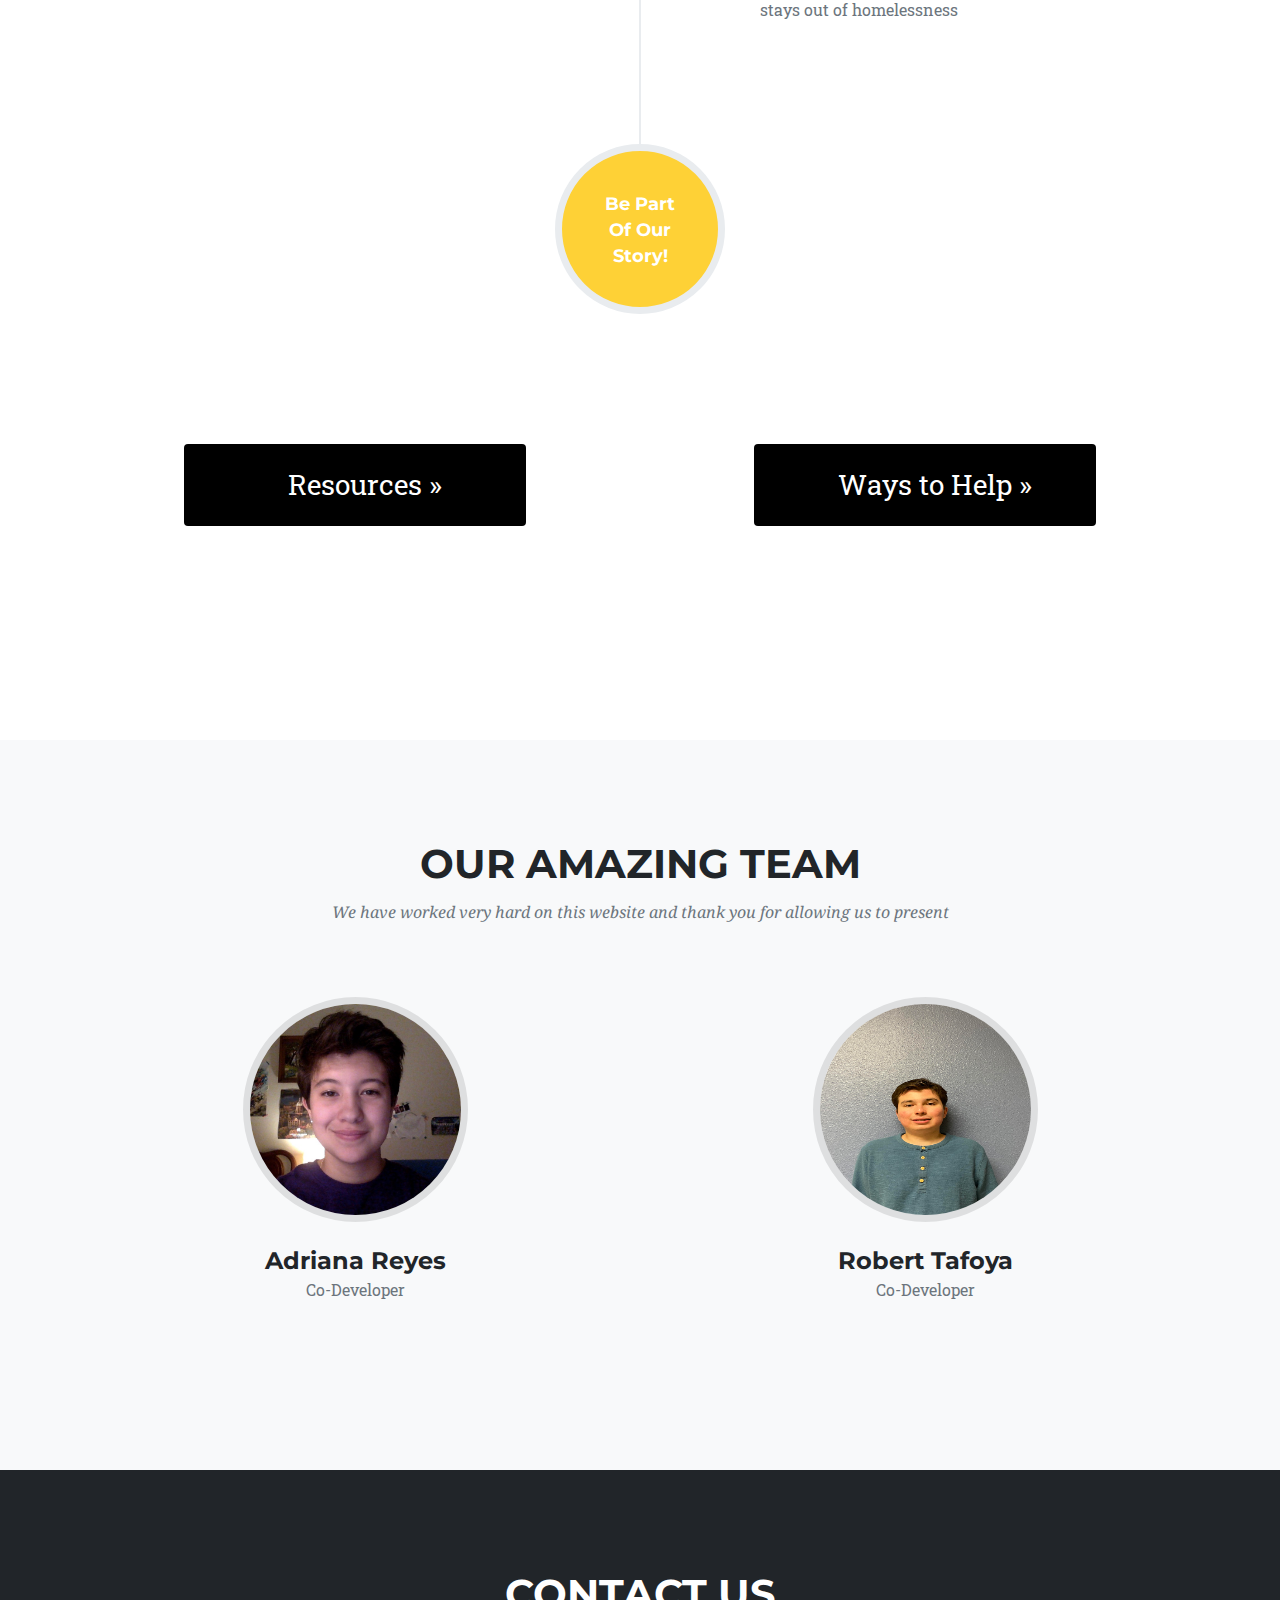
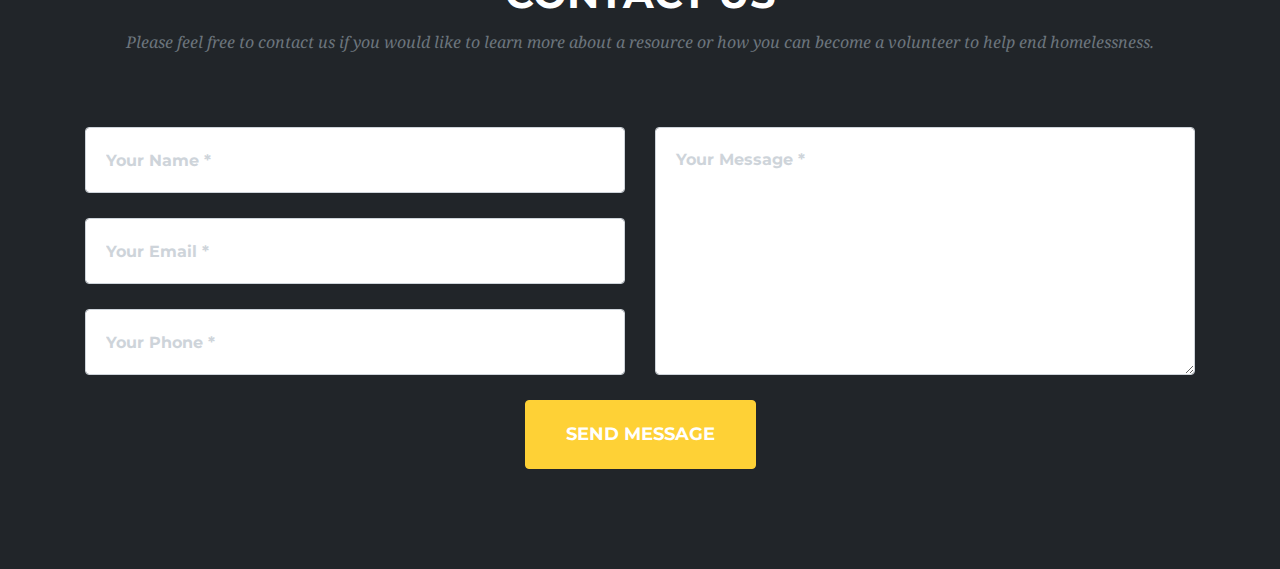
==== commit 154383fe: "FINAL CHANGESgit status! 2.27.2020" ====
--- a/templates/index.html
+++ b/templates/index.html
@@ -74,16 +74,44 @@
   <style>
       header.masterhead{
             background-image: url("../static/img/Screen Shot 2020-02-12 at 9.13.33 PM.png");
+            height: 100%;
+            background-position: center;
+            background-repeat: no-repeat;
+            background-size: cover;
       }
   </style>
 
+
+  <section class="page-section" id="about">
+     <div class="row">
+       <div class="col-lg-12 text-center">
+           <div class="padding">
+            <h2 class="section-heading text-uppercase">Overview of Website</h2>
+            <h3 class="section-heading">First, we educate our reader on the current homeless problem.</h3>
+            <h3 class="section-subheading">Our website starts by educating the user on the current homelessness problem facing Austin. Including some of the root causes such as lack of affordable housing and incarceration, locations with highest concentrations of homelessness, and groups of individuals facing homelessness the most.</h3>
+            <h3 class="section-heading">Next, we show our user our process to solving the homesless problem</h3>
+            <h3 class="section-subheading">We show the user our four step process to solving the problem. We talk each step in more detail and about how we will execute each step.</h3>
+            <h3 class="section-heading">Finally, we have two pages: Resources for those who are homeless and Ways for Community members to help</h3>
+            <h3 class="section-subheading">Each tile is clickable and will navigate to a different page which will show an image, what the organisation does, the services they provide, and a map showing where their location(s) is.</h3>
+            <h3 class="section-heading">Our target audience</h3>
+            <h3 class="section-subheading">Our target audence is made up of multiple groups. These include indivudlas who are experiancing homeslessness, community members who want to help the homeless problem, and Austines so they can learn more about the hoemsless problem.</h3>
+           </div>
+        </div>
+      </div>
+    </section>
+    <style>
+        .padding{
+          margin-right: 10%;
+          margin-left: 10%;
+        }
+    </style>
   <!-- Portfolio Grid -->
   <section class="bg-light page-section" id="portfolio">
     <div class="container">
       <div class="row">
         <div class="col-lg-12 text-center">
           <h2 class="section-heading text-uppercase">The Problem</h2>
-          <h3 class="section-subheading text-muted">Currently many Austinites are experianceing homelessness due to a variety of factors.</h3>
+          <h3 class="section-subheading text-muted">Currently many Austinites are experiencing homelessness due to a variety of factors.</h3>
         </div>
       </div>
       <div class="row">
@@ -97,7 +125,7 @@
             <img class="img-fluid" src="../static/img/Screen%20Shot%202020-01-25%20at%2010.06.11%20PM.png" alt="">
           </a>
           <div class="portfolio-caption">
-            <h4>Locations with the High Concentrations of homelessness.</h4>
+            <h4>Locations with High Concentrations of homelessness.</h4>
           </div>
         </div>
         <div class="col-md-4 col-sm-6 portfolio-item">
@@ -158,10 +186,10 @@
                 <i class="fas fa-plus fa-3x"></i>
               </div>
             </div>
-            <img class="img-fluid" src="../static/img/portfolio/05-thumbnail.jpg" alt="">
+            <img class="img-fluid" src="https://www.centerforhealthjournalism.org/files/u47/prisoner.jpg" alt="">
           </a>
           <div class="portfolio-caption">
-            <h4>New Homeless Ordinance in Austin</h4>
+            <h4>Incarceration</h4>
           </div>
         </div>
         <div class="col-md-4 col-sm-6 portfolio-item">
@@ -171,10 +199,10 @@
                 <i class="fas fa-plus fa-3x"></i>
               </div>
             </div>
-            <img class="img-fluid" src="../static/img/portfolio/06-thumbnail.jpg" alt="">
+            <img class="img-fluid" src="https://www.motherjones.com/wp-content/uploads/unemployment_630.png?w=990" alt="">
           </a>
           <div class="portfolio-caption">
-            <h4>Problem 6</h4>
+            <h4>Unemployment</h4>
           </div>
         </div>
       </div>
@@ -212,38 +240,38 @@
               <div class="timeline-panel">
                 <div class="timeline-heading">
                   <h4>Step 2</h4>
-                  <h4 class="subheading">Aid the Homeless Individuals Find the Resouses They Need</h4>
+                  <h4 class="subheading">Aid the Homeless Individuals Find the Resources They Need</h4>
                 </div>
                 <div class="timeline-body">
-                  <p class="text-muted">Lorem ipsum dolor sit amet, consectetur adipisicing elit. Sunt ut voluptatum eius sapiente, totam reiciendis temporibus qui quibusdam, recusandae sit vero unde, sed, incidunt et ea quo dolore laudantium consectetur!</p>
+                  <p class="text-muted">When we are in the areas with high homeless rates, we will be helping the indidivuals find the resources that they need. On this website homeless indviduals can find resources to find the best organization to obtain the resources that they need.</p>
                 </div>
               </div>
             </li>
             <li>
               <div class="timeline-image">
-                <img class="rounded-circle img-fluid" src="https://bostonabcd.org/wp-content/uploads/2017/09/Housing-Icon-01.png" alt="">
+                <img class="rounded-circle img-fluid" style="height: 100%" src="https://community-alliance.org/wp-content/uploads/2018/07/volunteer.jpg" alt="">
               </div>
               <div class="timeline-panel">
                 <div class="timeline-heading">
                   <h4>Step 3</h4>
-                  <h4 class="subheading">Ensure the Individuals have Found Employment and Housing</h4>
+                  <h4 class="subheading">Engage with the community to help</h4>
                 </div>
                 <div class="timeline-body">
-                  <p class="text-muted">Lorem ipsum dolor sit amet, consectetur adipisicing elit. Sunt ut voluptatum eius sapiente, totam reiciendis temporibus qui quibusdam, recusandae sit vero unde, sed, incidunt et ea quo dolore laudantium consectetur!</p>
+                  <p class="text-muted">We will be engaging with comminity members to assist the homeless individuals. On this website indivuduals can find organizations to volunteer with or ways that they can help the current homeless problem in Austin.</p>
                 </div>
               </div>
             </li>
             <li class="timeline-inverted">
               <div class="timeline-image">
-                <img class="rounded-circle img-fluid" src="../static/img/about/4.jpg" alt="">
+                <img class="rounded-circle img-fluid" style="height: 100%" src="https://as1.ftcdn.net/jpg/00/25/28/44/500_F_25284419_Y8WiMeGlWyIib2GYv7Rle5HU8AN9ow1C.jpg" alt="">
               </div>
               <div class="timeline-panel">
                 <div class="timeline-heading">
                   <h4>Step 4</h4>
-                  <h4 class="subheading">Keep in Contact with the new member of society</h4>
+                  <h4 class="subheading">Ensure the Individuals have Found Employment and Housing and Keep in Contact</h4>
                 </div>
                 <div class="timeline-body">
-                  <p class="text-muted">Lorem ipsum dolor sit amet, consectetur adipisicing elit. Sunt ut voluptatum eius sapiente, totam reiciendis temporibus qui quibusdam, recusandae sit vero unde, sed, incidunt et ea quo dolore laudantium consectetur!</p>
+                  <p class="text-muted">We will ensure the individuals have found housing and employement. But it does not start there, we will be keeping in contact with the individual to insure the individual stays out of homelessness</p>
                 </div>
               </div>
             </li>
@@ -316,26 +344,9 @@
       <div class="row">
         <div class="col-sm-4">
           <div class="team-member">
-            <img class="mx-auto rounded-circle" src="" alt="">
+            <img class="mx-auto rounded-circle" src="../static/4-up on 2-26-20 at 8.20 PM.jpeg" alt="">
             <h4>Adriana Reyes</h4>
             <p class="text-muted">Co-Developer</p>
-            <ul class="list-inline social-buttons">
-              <li class="list-inline-item">
-                <a href="#">
-                  <i class="fab fa-twitter"></i>
-                </a>
-              </li>
-              <li class="list-inline-item">
-                <a href="#">
-                  <i class="fab fa-facebook-f"></i>
-                </a>
-              </li>
-              <li class="list-inline-item">
-                <a href="#">
-                  <i class="fab fa-linkedin-in"></i>
-                </a>
-              </li>
-            </ul>
           </div>
         </div>
         <style>
@@ -346,32 +357,15 @@
         </style>
         <div class="col-sm-4">
           <div class="team-member">
-            <img class="mx-auto rounded-circle" src="" alt="">
+            <img class="mx-auto rounded-circle" src="../static/Cover.jpg" alt="">
             <h4>Robert Tafoya</h4>
             <p class="text-muted">Co-Developer</p>
-            <ul class="list-inline social-buttons">
-              <li class="list-inline-item">
-                <a href="#">
-                  <i class="fab fa-twitter"></i>
-                </a>
-              </li>
-              <li class="list-inline-item">
-                <a href="#">
-                  <i class="fab fa-facebook-f"></i>
-                </a>
-              </li>
-              <li class="list-inline-item">
-                <a href="#">
-                  <i class="fab fa-linkedin-in"></i>
-                </a>
-              </li>
-            </ul>
           </div>
         </div>
       </div>
       <div class="row">
         <div class="col-lg-8 mx-auto text-center">
-          <p class="large text-muted">Lorem ipsum dolor sit amet, consectetur adipisicing elit. Aut eaque, laboriosam veritatis, quos non quis ad perspiciatis, totam corporis ea, alias ut unde.</p>
+          <p class="large text-muted"></p>
         </div>
       </div>
     </div>
@@ -383,7 +377,7 @@
       <div class="row">
         <div class="col-lg-12 text-center">
           <h2 class="section-heading text-uppercase">Contact Us</h2>
-          <h3 class="section-subheading text-muted">Lorem ipsum dolor sit amet consectetur.</h3>
+          <h3 class="section-subheading text-muted">Please feel free to contact us if you would like to learn more about a resource or how you can become a volunteer to help end homelessness.</h3>
         </div>
       </div>
       <div class="row">
@@ -441,6 +435,9 @@
                 <p class="item-intro text-muted">Certain areas in Austin have higher concentrations of idividuals experiancing homelessness.</p>
                 <img class="img-fluid d-block mx-auto" src="../static/img/Screen%20Shot%202020-01-25%20at%2010.06.11%20PM.png" alt="">
                 <p>Of the homeless not found in shelters, 1,003 were within the 10 Austin city council districts. Districts nine and three had the highest amount of homeless with 605, which is more individuals than the other eight districts combined. Districts nine and three include Downtown Austin and stretch into South Austin.</p>
+                <ul class="list-inline">
+                  <li>Source: </li>
+                </ul>
                 <button class="btn btn-primary" data-dismiss="modal" type="button">
                   <i class="fas fa-times"></i>
                   Close Project</button>
@@ -471,9 +468,7 @@
                 <img class="img-fluid d-block mx-auto" src="https://upload.wikimedia.org/wikipedia/commons/2/2b/Mental_Disorder_Silhouette.png" alt="">
                 <p>In Texas, 5,133 individuals of the total homeless population suffer from severe mental illness.  4,373 individuals experiencing homelessness suffer from chronic substance abuse in the state. Lack of access to basic healthcare can lead to individuals or families only seeking help in emergencies, resulting in even larger medical bills.</p>
                 <ul class="list-inline">
-                  <li>Date: January 2017</li>
-                  <li>Client: Explore</li>
-                  <li>Category: Graphic Design</li>
+                  <li>Source: </li>
                 </ul>
                 <button class="btn btn-primary" data-dismiss="modal" type="button">
                   <i class="fas fa-times"></i>
@@ -503,7 +498,10 @@
                 <h2 class="text-uppercase">Lack of Affordable Housing</h2>
                 <p class="item-intro text-muted">The cost of living in Austin is getting more and more expensive</p>
                 <img class="img-fluid d-block mx-auto" src="../static/img/Screen%20Shot%202020-01-25%20at%2010.51.48%20PM.png" alt="">
-                <p>The cost of living has been rising, and rent in Austin has continued to increase. In Travis County, you would have to work 109 hours a week at minimum wage to afford a one bedroom home. Unemployment, low wages, and limited job skills can all contribute to an individual experiencing homelessness.</p>
+                <p>The cost of living has been rising, and rent in Austin has continued to increase. In Travis County, you would have to work 91 hours a week at minimum wage to afford a one bedroom home. Unemployment, low wages, and limited job skills can all contribute to an individual experiencing homelessness.</p>
+                <ul class="list-inline">
+                  <li><a href="https://reports.nlihc.org/oor/texas">Source: https://reports.nlihc.org/oor/texas</a></li>
+                </ul>
                 <button class="btn btn-primary" data-dismiss="modal" type="button">
                   <i class="fas fa-times"></i>
                   Close Project</button>
@@ -530,13 +528,12 @@
               <div class="modal-body">
                 <!-- Project Details Go Here -->
                 <h2 class="text-uppercase">Who is experiancing homelessness the most?</h2>
-                <p class="item-intro text-muted">Lorem ipsum dolor sit amet consectetur.</p>
+                <p class="item-intro text-muted">There are disproportionate amount of minorities experiencing homelessness in Austin</p>
                 <img class="img-fluid d-block mx-auto" src="../static/img/Screen%20Shot%202020-01-25%20at%2010.25.26%20PM.png" alt="">
-                <p>Use this area to describe your project. Lorem ipsum dolor sit amet, consectetur adipisicing elit. Est blanditiis dolorem culpa incidunt minus dignissimos deserunt repellat aperiam quasi sunt officia expedita beatae cupiditate, maiores repudiandae, nostrum, reiciendis facere nemo!</p>
+                <p>In Travis County, 8% of the total population is African American, but represents 34% of the total homeless population. African Americans are incarcerated and experience poverty at significantly higher rates compared to the general population. This disproportionate rate is also found in the homeless population.</p>
+                <p>In Travis County, only about 30% of the population if Latino/Hispanic, but this group represent about HALF of the total poverty stricken population.</p>
                 <ul class="list-inline">
-                  <li>Date: January 2017</li>
-                  <li>Client: Lines</li>
-                  <li>Category: Branding</li>
+                  <li> <a href="https://www.austinecho.org/about-echo/homelessness-in-austin/">Source: https://www.austinecho.org/about-echo/homelessness-in-austin/</a></li>
                 </ul>
                 <button class="btn btn-primary" data-dismiss="modal" type="button">
                   <i class="fas fa-times"></i>
@@ -563,14 +560,18 @@
             <div class="col-lg-8 mx-auto">
               <div class="modal-body">
                 <!-- Project Details Go Here -->
-                <h2 class="text-uppercase">Project Name</h2>
-                <p class="item-intro text-muted">Lorem ipsum dolor sit amet consectetur.</p>
-                <img class="img-fluid d-block mx-auto" src="../static/img/portfolio/05-full.jpg" alt="">
-                <p>Use this area to describe your project. Lorem ipsum dolor sit amet, consectetur adipisicing elit. Est blanditiis dolorem culpa incidunt minus dignissimos deserunt repellat aperiam quasi sunt officia expedita beatae cupiditate, maiores repudiandae, nostrum, reiciendis facere nemo!</p>
+                <h2 class="text-uppercase">Incarceration</h2>
+                <p class="item-intro text-muted">Individuals who have been incarsirated are more likely to experiance homlessness</p>
+                <img class="img-fluid d-block mx-auto" src="https://www.centerforhealthjournalism.org/files/u47/prisoner.jpg" alt="">
+                <p>The people who are incarcerated are already disproportionately likely to come from resource-poor communities, have few job skills, and have diagnoses of learning disabilities and mental illness or both.  It's no wonder that so many end up on our sidewalks. Imagine you're leaving a cell after a relatively short sentence of, say, five to 10 years. Here is the reality you face after you're released:
+1. For security reasons, neither you nor anyone who knows you is allowed to know in advance when you'll be released. So it's impossible to make appointments in advance for health care, for job interviews, for housing placement, or for assistance of any kind.
+2. You have little money and probably no prospects for income. You get, at most, $200 on release, which must cover you for the indefinite future because you are pretty much unemployable.
+3. You are ineligible for almost all affordable housing. To get publicly subsidized housing, you must be able to pass a "crimcheck" to show you've never been convicted.
+5. You may have health problems, and you have no insurance. Prisoners are older and sicker on release than they used to be. Even if you had been receiving federal disability benefits before prison, your eligibility was automatically cancelled when you were incarcerated; You now have to re-apply.
+6) You probably have no identification. Getting a legal job requires I.D. But when you go to prison, no one lets you go home first and pick up your Social Security card.Proving who you are, without anything that can prove who you are, can be a circular annoying cycle.
+</p>
                 <ul class="list-inline">
-                  <li>Date: January 2017</li>
-                  <li>Client: Southwest</li>
-                  <li>Category: Website Design</li>
+                  <li><a href="https://www.centerforhealthjournalism.org/blogs/are-prison-release-practices-creating-homelessness">Source: https://www.centerforhealthjournalism.org/blogs/are-prison-release-practices-creating-homelessness<a></li>
                 </ul>
                 <button class="btn btn-primary" data-dismiss="modal" type="button">
                   <i class="fas fa-times"></i>
@@ -597,14 +598,12 @@
             <div class="col-lg-8 mx-auto">
               <div class="modal-body">
                 <!-- Project Details Go Here -->
-                <h2 class="text-uppercase">Project Name</h2>
-                <p class="item-intro text-muted">Lorem ipsum dolor sit amet consectetur.</p>
-                <img class="img-fluid d-block mx-auto" src="../static/img/portfolio/06-full.jpg" alt="">
-                <p>Use this area to describe your project. Lorem ipsum dolor sit amet, consectetur adipisicing elit. Est blanditiis dolorem culpa incidunt minus dignissimos deserunt repellat aperiam quasi sunt officia expedita beatae cupiditate, maiores repudiandae, nostrum, reiciendis facere nemo!</p>
+                <h2 class="text-uppercase">Unemployment</h2>
+                <p class="item-intro text-muted">Unemployment causes people to not be able to afford their housing</p>
+                <img class="img-fluid d-block mx-auto" src="https://www.motherjones.com/wp-content/uploads/unemployment_630.png?w=990" alt="">
+                <p>In recent years, media reports of a growing economy and low unemployment mask a number of important reasons why homelessness persists, and, in some areas of the country, is worsening. These include stagnant or falling incomes, and less secure jobs that offer fewer benefits. Now, as the United States experiences the worst financial crisis since the Great Depression, the homeless population has increased significantly. The worsening economy and rising unemployment numbers emphasize a number of reasons why homelessness continues to exist and grow in exponential numbers in the United States.</p>
                 <ul class="list-inline">
-                  <li>Date: January 2017</li>
-                  <li>Client: Window</li>
-                  <li>Category: Photography</li>
+                  <li><a href="https://www.nationalhomeless.org/factsheets/employment.html">Source: https://www.nationalhomeless.org/factsheets/employment.html<a></li>
                 </ul>
                 <button class="btn btn-primary" data-dismiss="modal" type="button">
                   <i class="fas fa-times"></i>
@@ -617,118 +616,6 @@
     </div>
   </div>
 
-  <!-- ones to move Portfolio Modals -->
-
-  <!-- Modal 2 -->
-  <div class="portfolio-modal modal fade" id="portfolioModal2" tabindex="-1" role="dialog" aria-hidden="true">
-    <div class="modal-dialog">
-      <div class="modal-content">
-        <div class="close-modal" data-dismiss="modal">
-          <div class="lr">
-            <div class="rl"></div>
-          </div>
-        </div>
-        <div class="container">
-          <div class="row">
-            <div class="col-lg-8 mx-auto">
-              <div class="modal-body">
-                <!-- Project Details Go Here -->
-                <h2 class="text-uppercase">Project Name</h2>
-                <p class="item-intro text-muted">Lorem ipsum dolor sit amet consectetur.</p>
-                <img class="img-fluid d-block mx-auto" src="https://encrypted-tbn0.gstatic.com/images?q=tbn:ANd9GcSjCWTD-b9bDEHutHjs33dvGDnEk5H4jFgkompjl_YyNV9P8sDO&s" alt="">
-                <p>The Austin Shelter for Women and Children is a County-owned facility operated by the Salvation Army through contracted funding from the City.  The emergency shelter serves single adult women and women and their dependents. Services include case management, job training, and housing location.</p>
-                <ul class="list-inline">
-                  <li>Date: January 2017</li>
-                  <li>Client: Explore</li>
-                  <li>Category: Graphic Design</li>
-                </ul>
-                <button class="btn btn-primary" data-dismiss="modal" type="button">
-                  <i class="fas fa-times"></i>
-                  Close Project</button>
-              </div>
-            </div>
-          </div>
-        </div>
-      </div>
-    </div>
-  </div>
-
-  <!-- Modal 3 -->
-  <div class="portfolio-modal modal fade" id="portfolioModal3" tabindex="-1" role="dialog" aria-hidden="true">
-    <div class="modal-dialog">
-      <div class="modal-content">
-        <div class="close-modal" data-dismiss="modal">
-          <div class="lr">
-            <div class="rl"></div>
-          </div>
-        </div>
-        <div class="container">
-          <div class="row">
-            <div class="col-lg-8 mx-auto">
-              <div class="modal-body">
-                <!-- Project Details Go Here -->
-                <h2 class="text-uppercase">Caritas of Austin</h2>
-                <p class="item-intro text-muted">Caritas of Austin provides housing, food, educational, career, and other supportive services.</p>
-                <img class="img-fluid d-block mx-auto" src="https://www.pythonanywhere.com/user/areye2020/files/home/areye2020/startbootstrap-agency/img/portfolio/03-full.jpg" alt="">
-                <p>Caritas of Austin believes that when every person has a stable place to call home, they can realize their full potential and contribute to our community. We build wellbeing by making sure that people have a safe home, access to healthy groceries, jobs that provide a reliable living wage, and educational opportunities to learn life skills. All of us need a sturdy foundation and layers of support in our lives to thrive; that’s what creates a strong community. Our innovative, personalized and proven approach to building wellbeing and ending homelessness creates a more vibrant Austin for everyone.</p>
-                <ul class="list-inline">
-                  <li>Date: January 2017</li>
-                  <li>Client: Finish</li>
-                  <li>Category: Identity</li>
-                </ul>
-                <button class="btn btn-primary" data-dismiss="modal" type="button">
-                  <i class="fas fa-times"></i>
-                  Close Project</button>
-              </div>
-            </div>
-          </div>
-        </div>
-      </div>
-    </div>
-  </div>
-
-  <!-- Modal 4 -->
-  <div class="portfolio-modal modal fade" id="portfolioModal4" tabindex="-1" role="dialog" aria-hidden="true">
-    <div class="modal-dialog">
-      <div class="modal-content">
-        <div class="close-modal" data-dismiss="modal">
-          <div class="lr">
-            <div class="rl"></div>
-          </div>
-        </div>
-        <div class="container">
-          <div class="row">
-            <div class="col-lg-8 mx-auto">
-              <div class="modal-body">
-                <!-- Project Details Go Here -->
-                <h2 class="text-uppercase">Mobile Loaves and Fishes</h2>
-                <p class="item-intro text-muted">Mobile Loaves and Fishes provides food, clothing, hygiene products, and housing.</p>
-                <img class="img-fluid d-block mx-auto" src="https://www.pythonanywhere.com/user/areye2020/files/home/areye2020/startbootstrap-agency/img/portfolio/04-full.jpg" alt="">
-                <p>There are three tiers to the Mobile Loaves and Fishes organization. These three components are the Truck Ministry, the Community First! Village, and Community Works. The Truck Ministry is about the Mobile Loaves & Fishes’ food truck volunteers that hits the streets 7 nights a week, 365 days a year to serve the homeless, delivering food, clothing, hygiene products and other life-sustaining items. Community First! Village is a 51-acre master planned community that provides affordable, permanent housing and a supportive community for the disabled, chronically homeless in Central Texas. Since 2005, this transformative residential program has been a staple of Mobile Loaves & Fishes and has become the largest community-based model in the country lifting homeless men and women up off the streets into community and home. Finally, Community Works provides micro-enterprise opportunities that enable men and women who are coming out of chronic homelessness to use their God-given talents to earn a dignified income. In addition, the program empowers Mobile Loaves & Fishes volunteers to serve alongside and build enduring relationships with our friends as they develop new skills.</p>
-                <div class="mapouter">
-                    <div class="gmap_canvas">
-                        <iframe width="600" height="500" id="gmap_canvas" src="https://www.google.com/maps/d/embed?mid=1O6Nw8pFUUEKHtnXGJhVsMz9-Ew3UW0pX" frameborder="0" scrolling="no" marginheight="0" marginwidth="0"></iframe>
-                        <a href="https://www.emojilib.com/divi-discount-code-elegant-themes-coupon/"></a>
-                    </div>
-                    <style>.mapouter{position:relative;text-align:right;height:600px;width:800px;}.gmap_canvas {overflow:hidden;background:none!important;height:500px;width:600px;}</style>
-                </div>
-                <ul class="list-inline">
-                  <li>Date: January 2017</li>
-                  <li>Client: Lines</li>
-                  <li>Category: Branding</li>
-                </ul>
-                <button class="btn btn-primary" data-dismiss="modal" type="button">
-                  <i class="fas fa-times"></i>
-                  Close Project</button>
-              </div>
-            </div>
-          </div>
-        </div>
-      </div>
-    </div>
-  </div>
-
-
   <!-- Bootstrap core JavaScript -->
   <script src="../static/jquery.min.js"></script>
   <script src="../static/bootstrap.bundle.min.js"></script>
